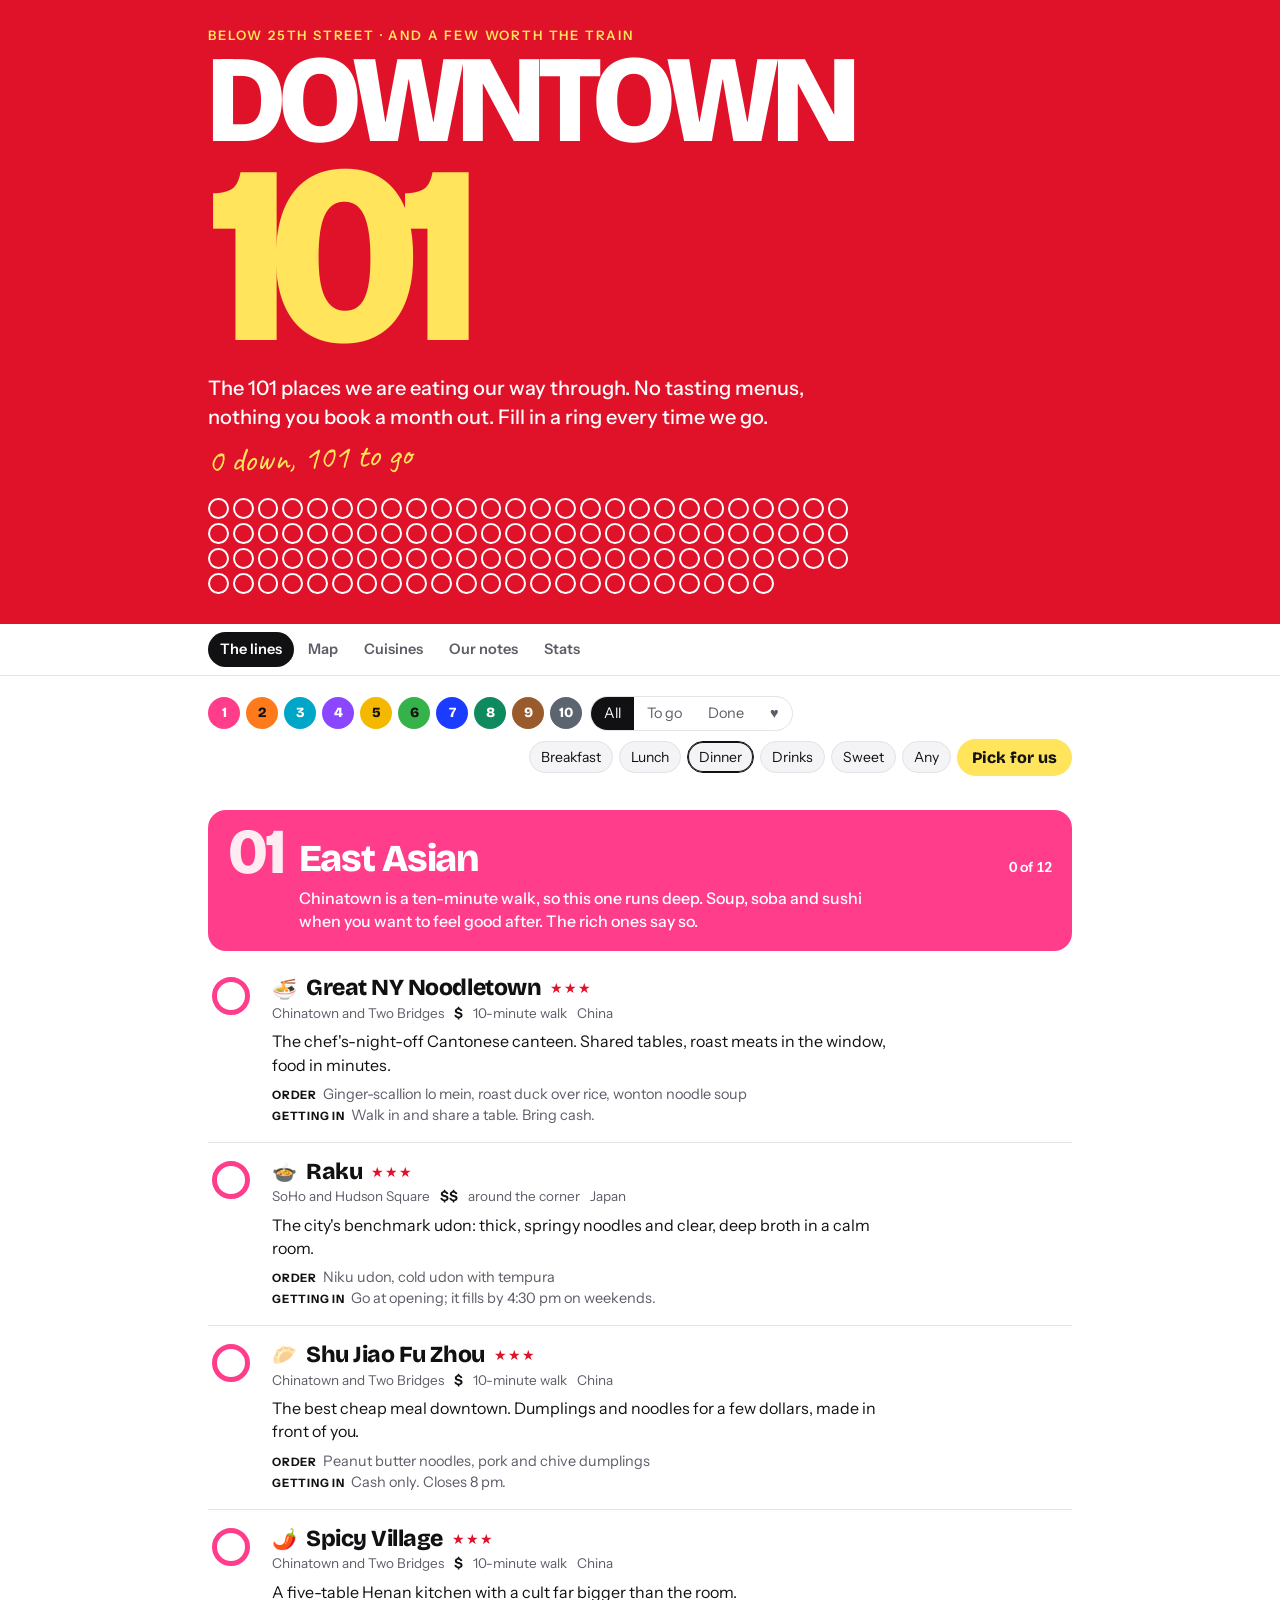
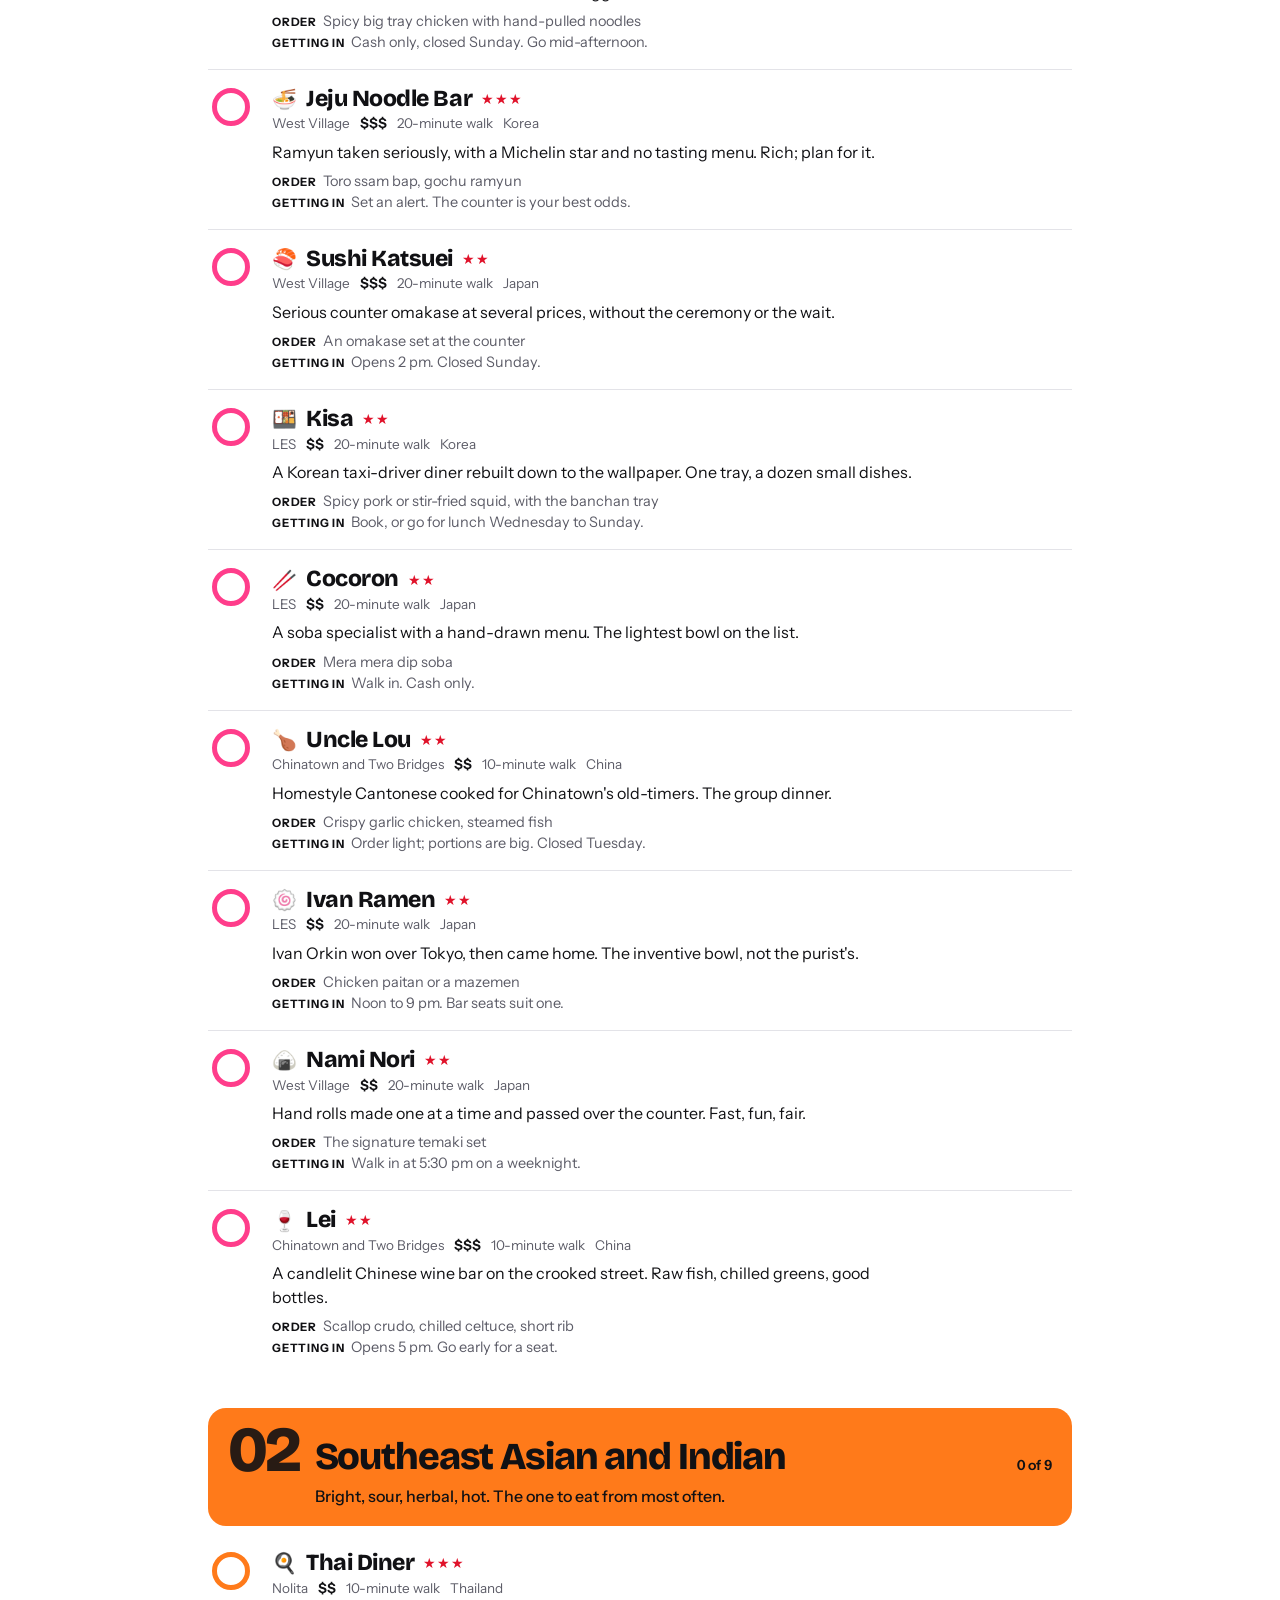
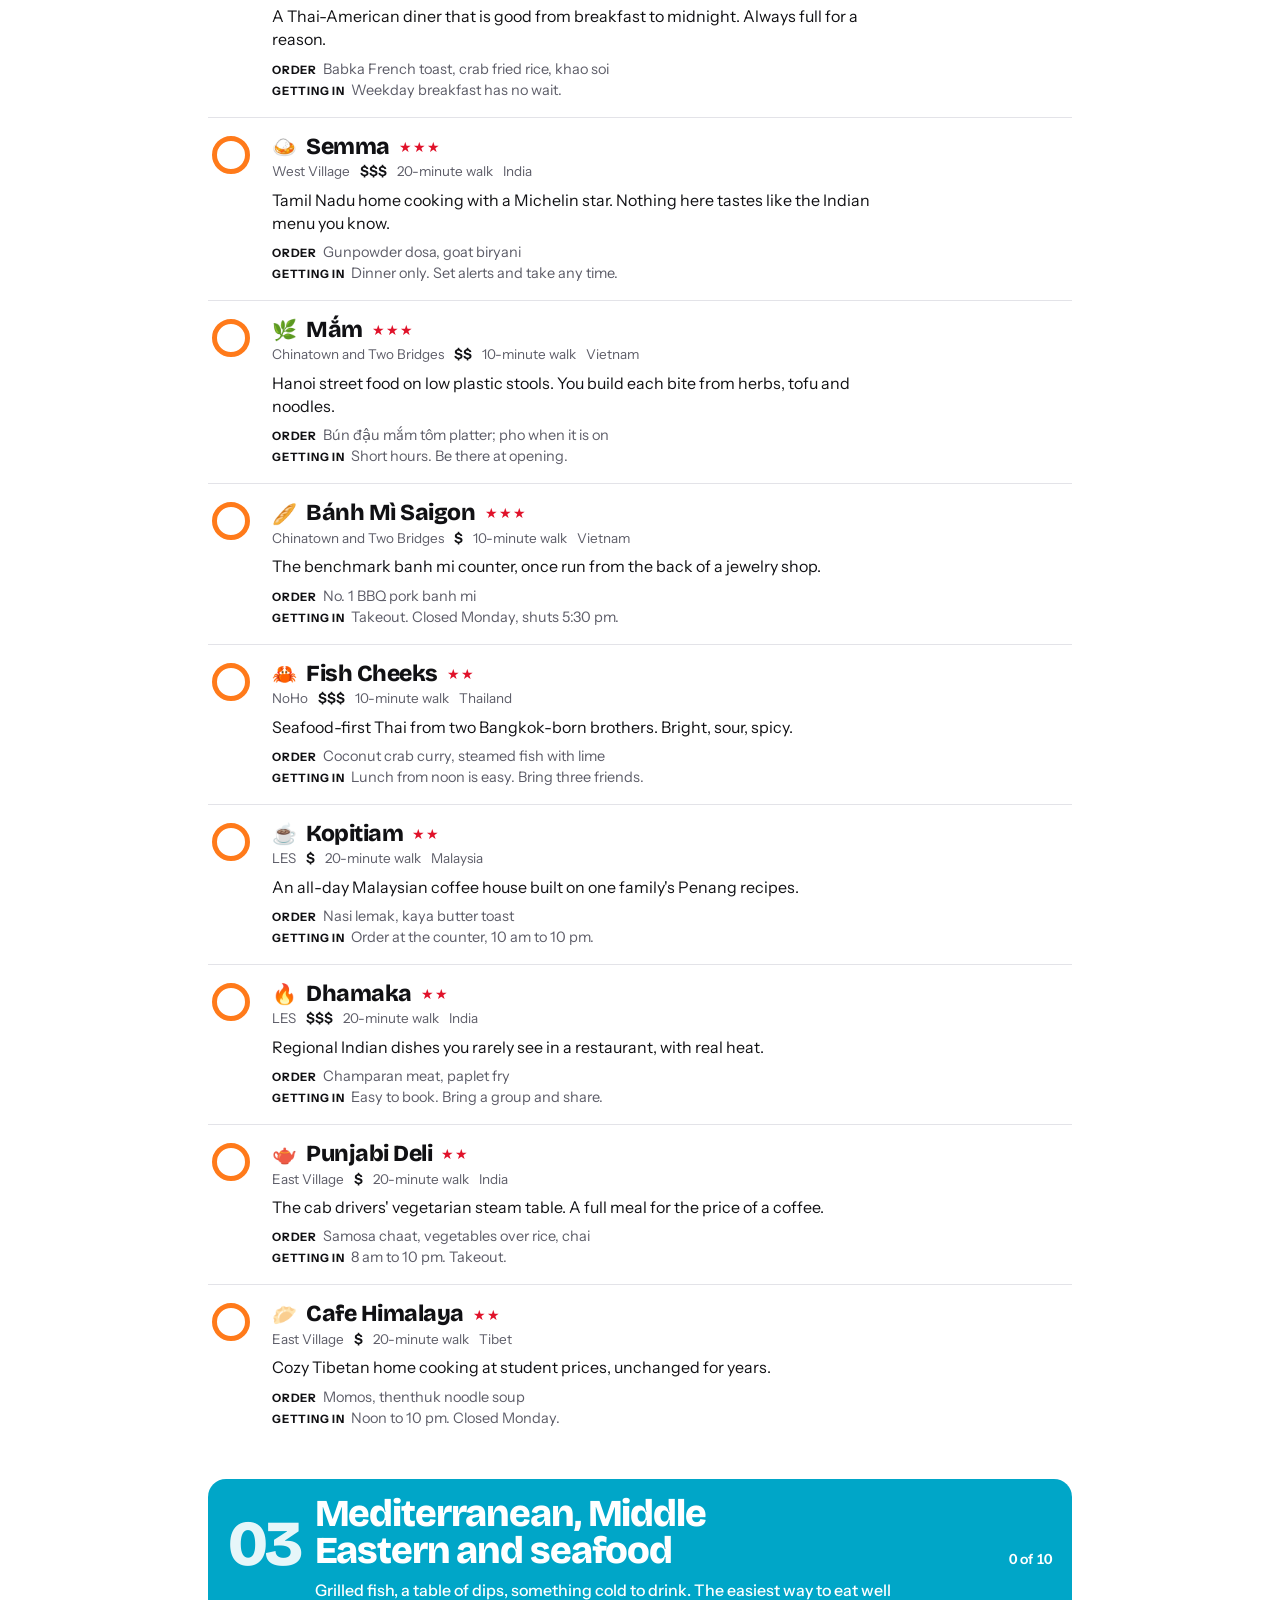
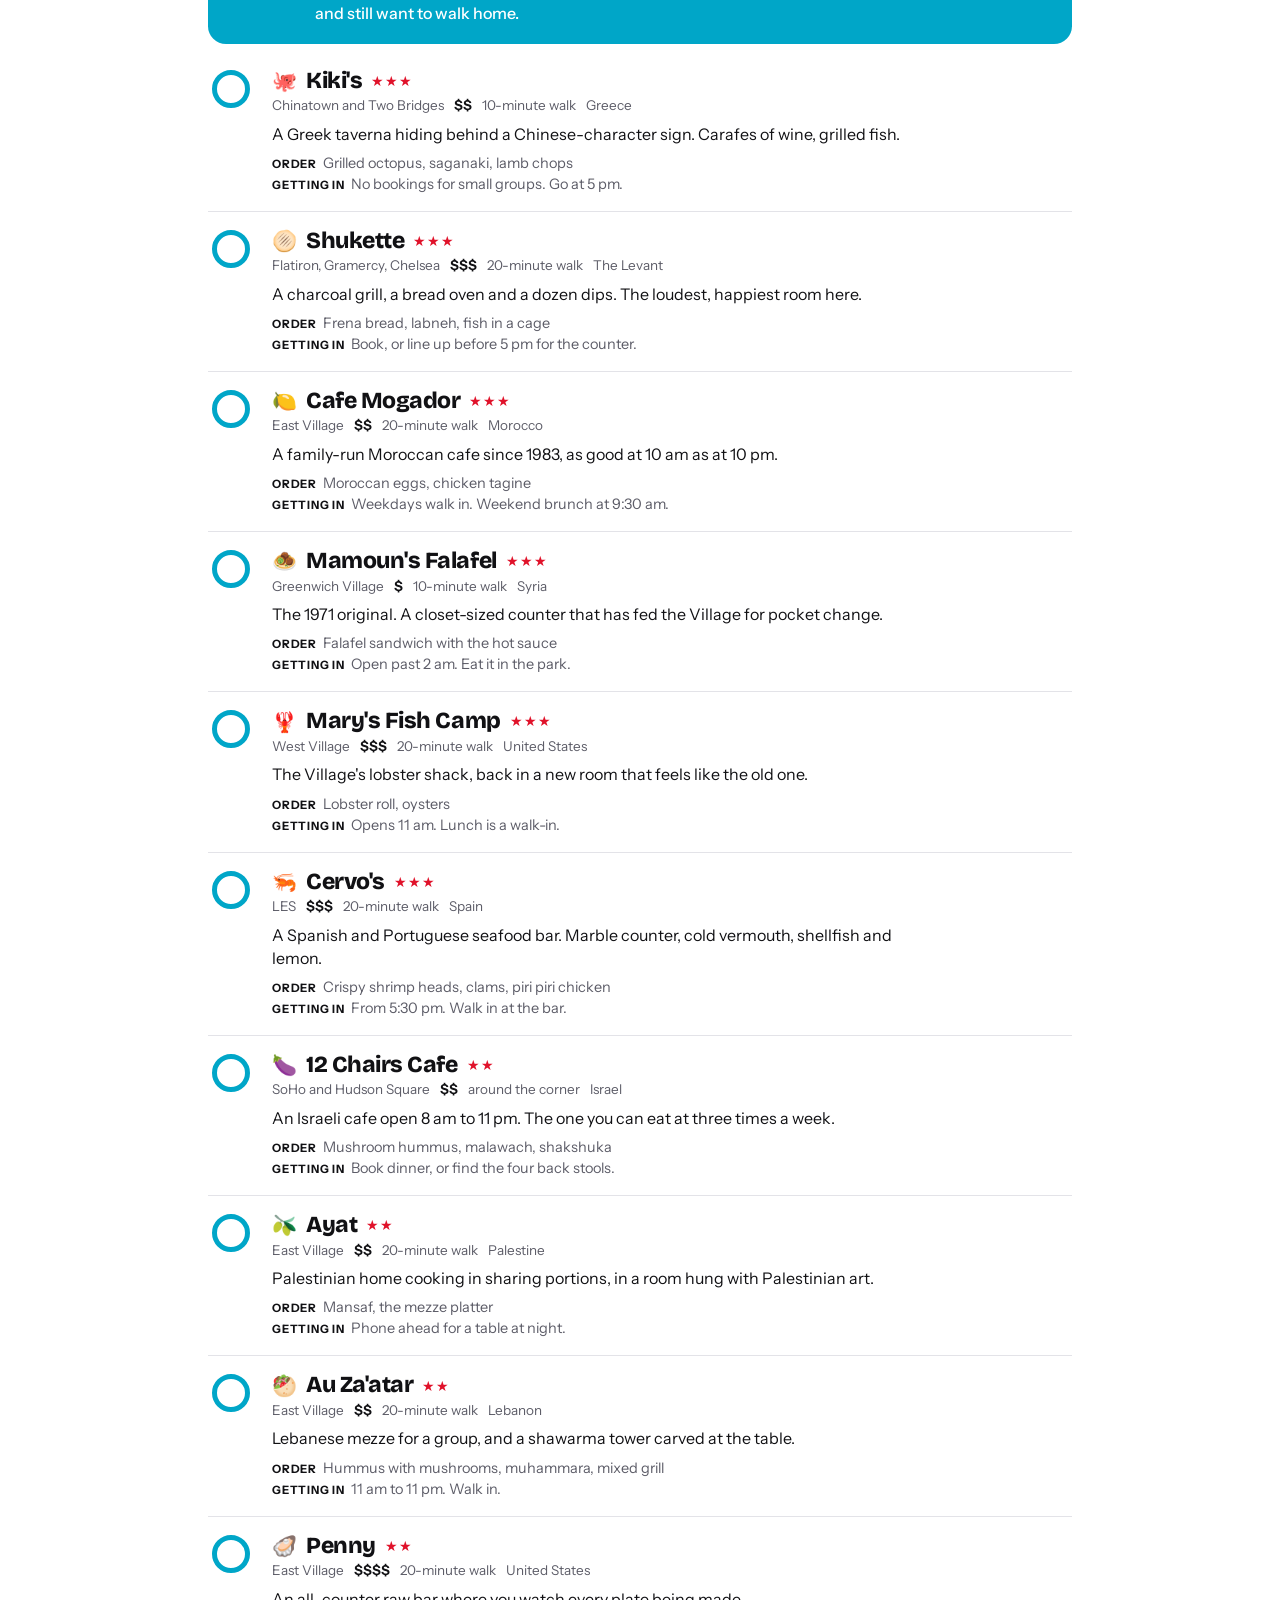
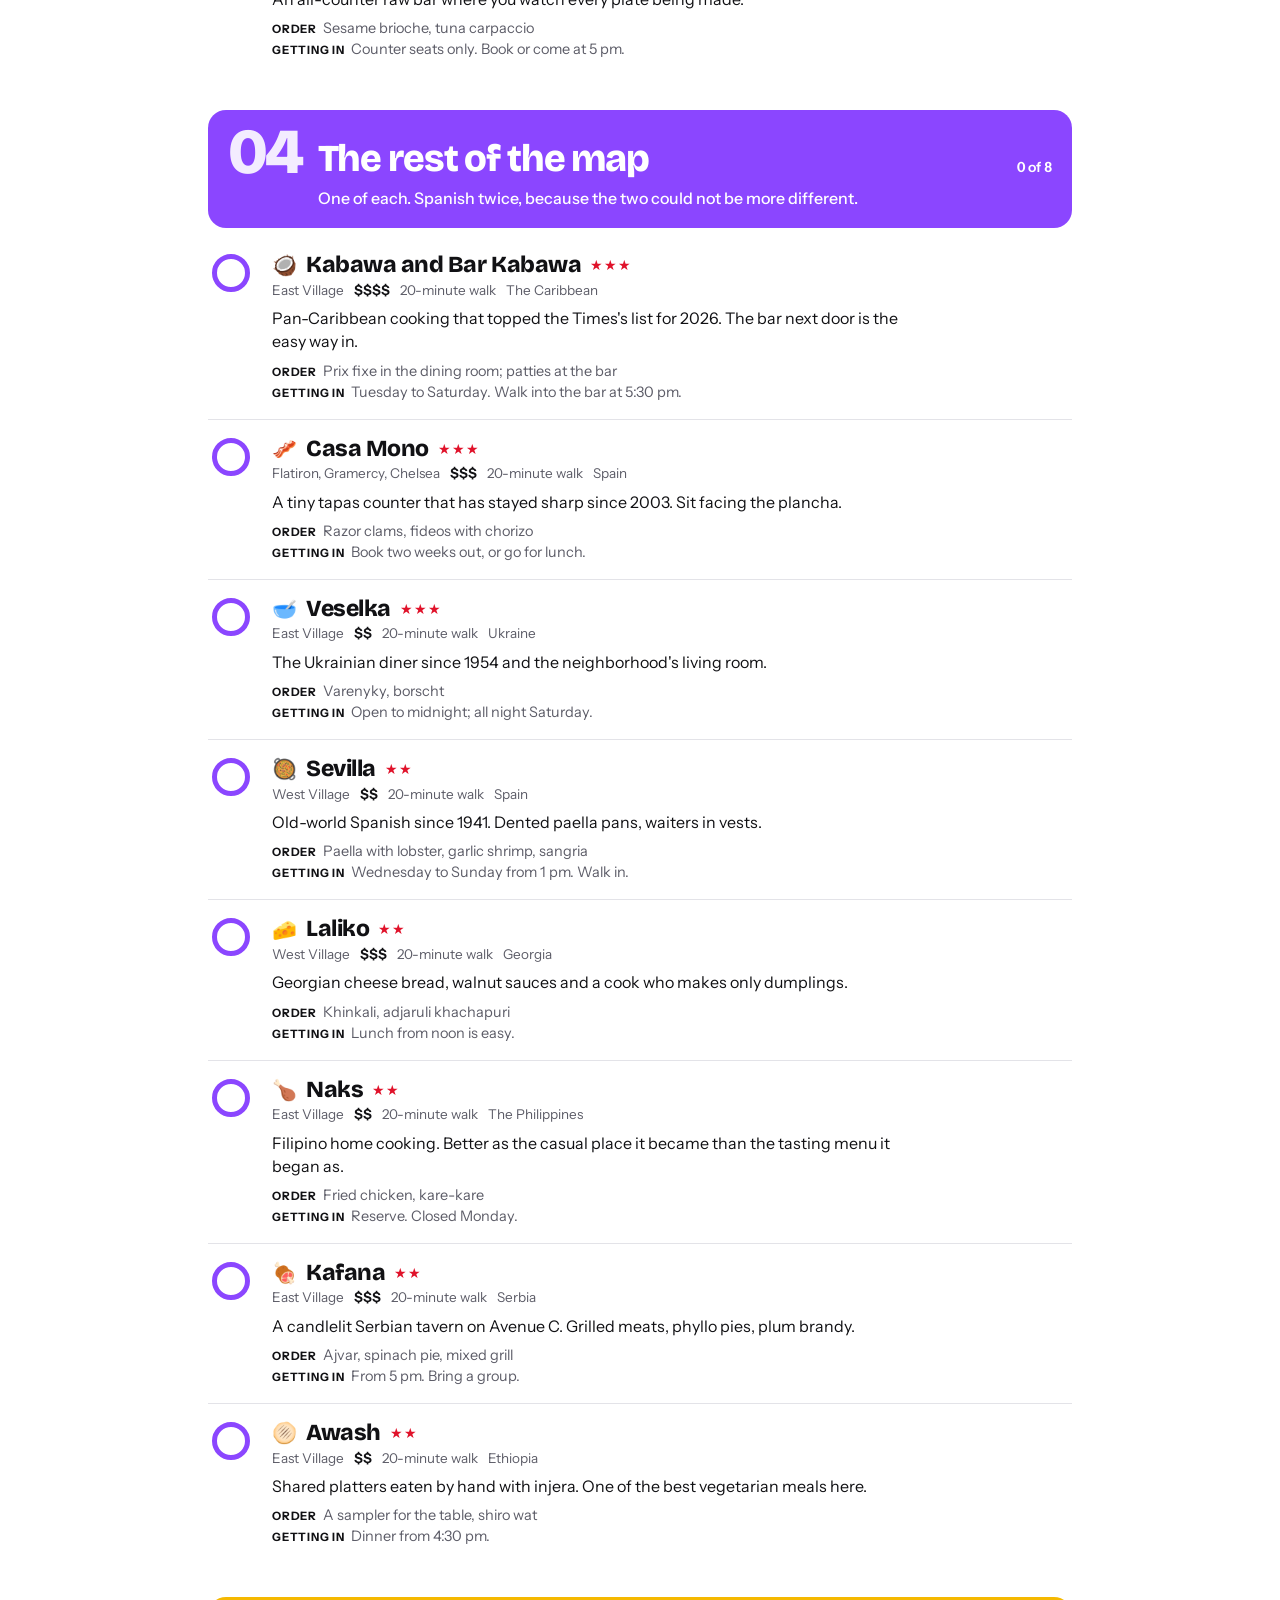
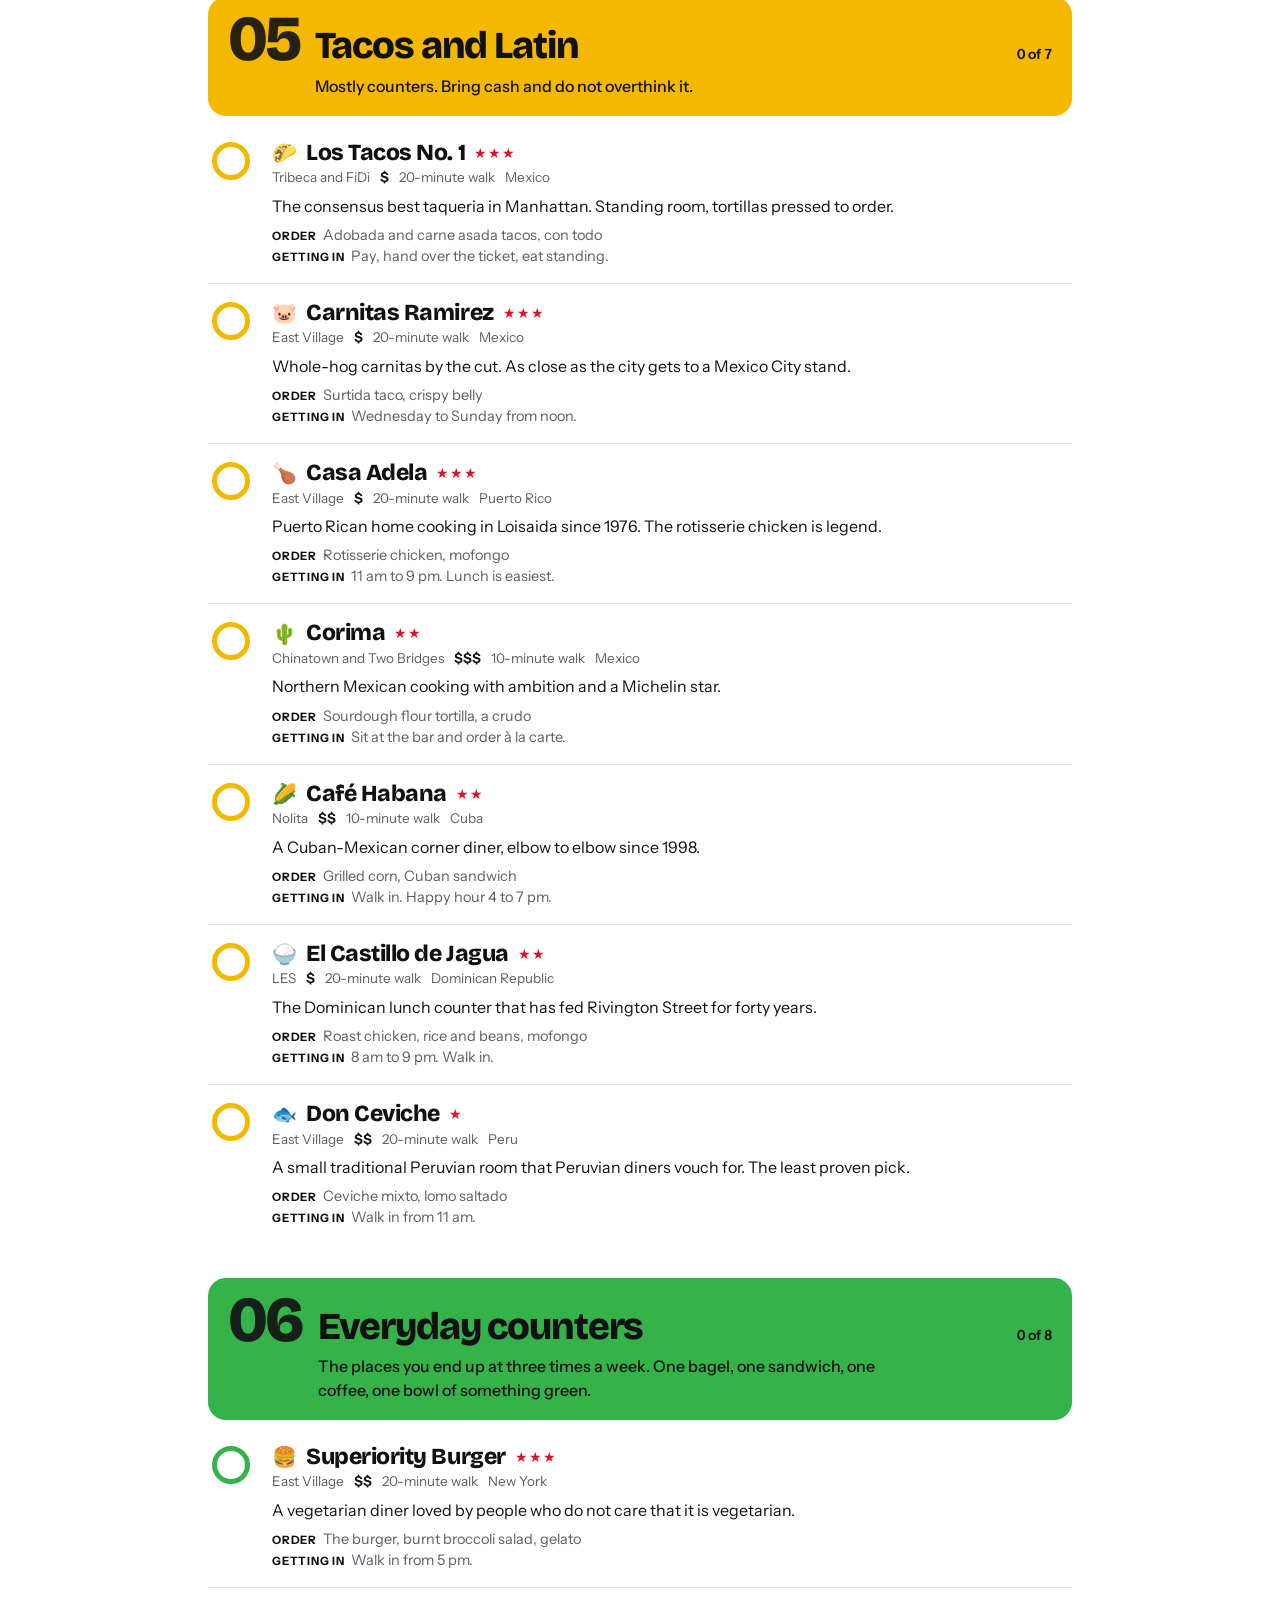
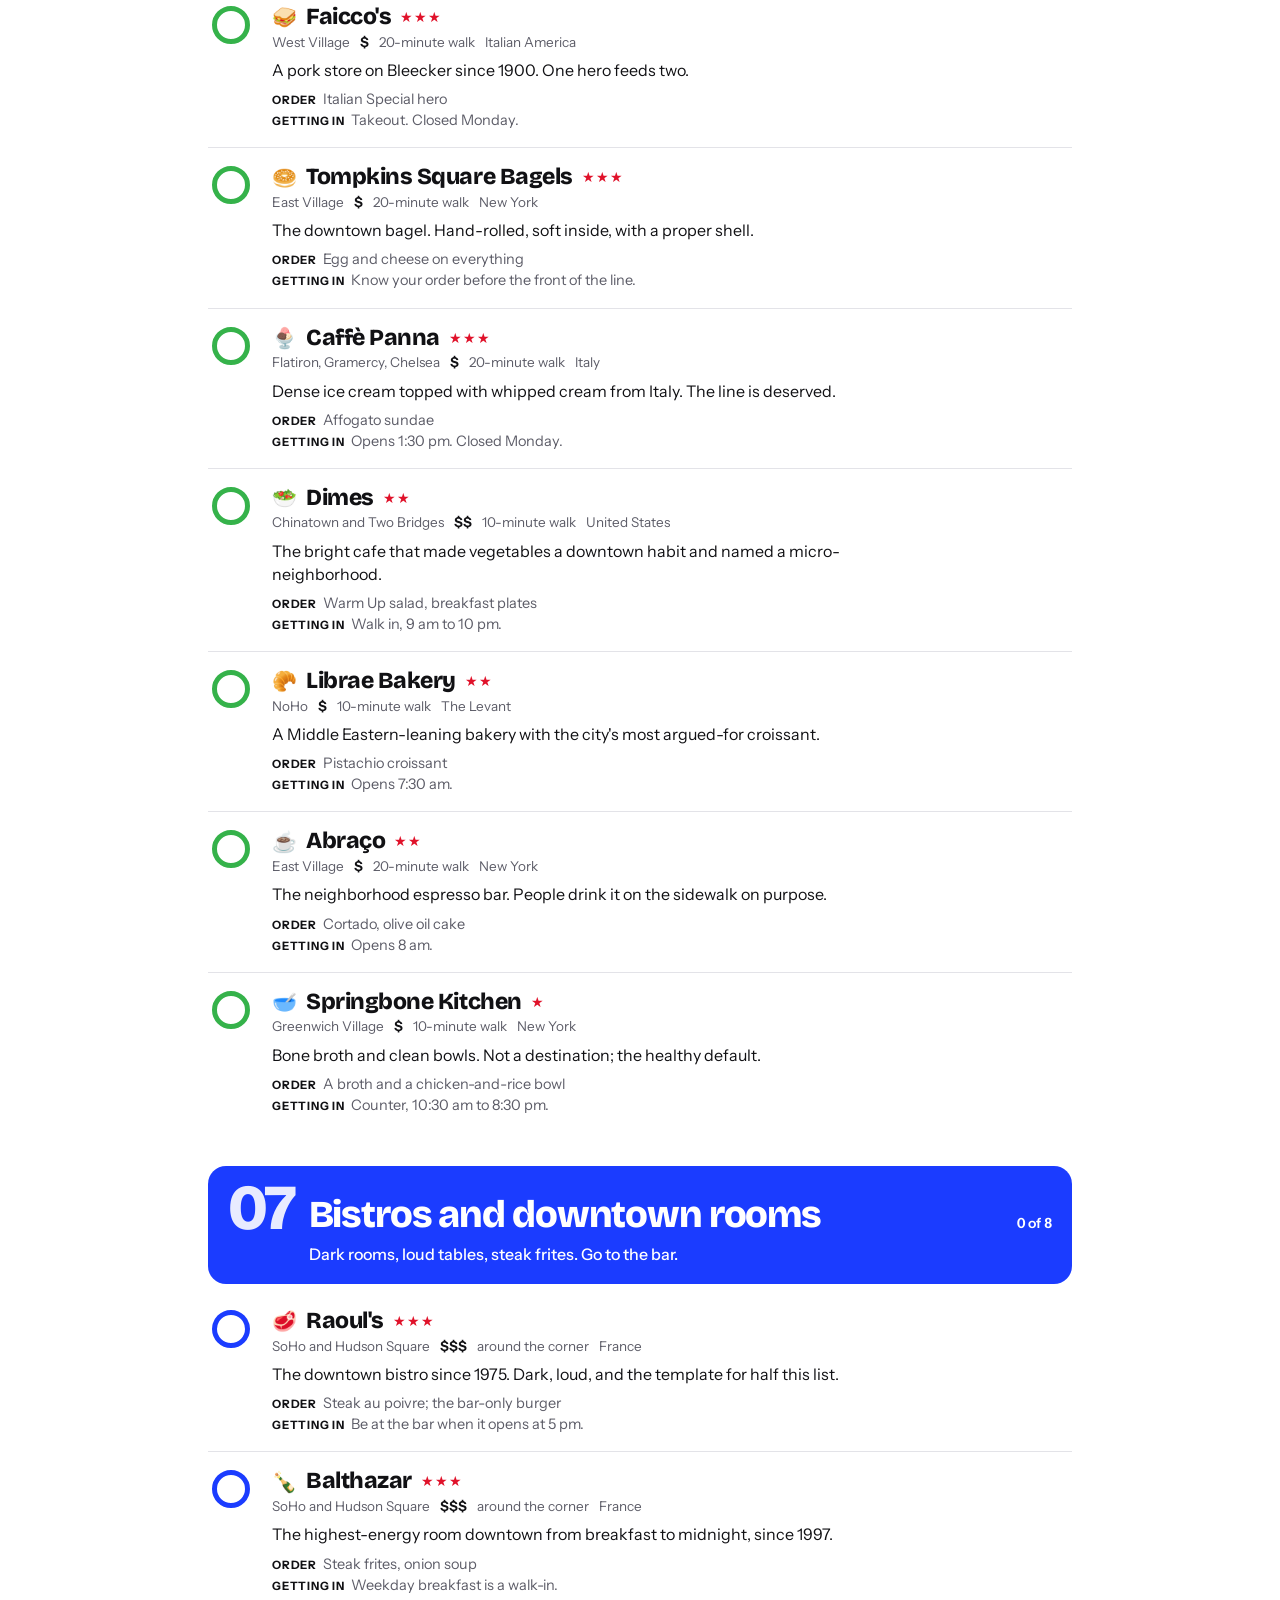
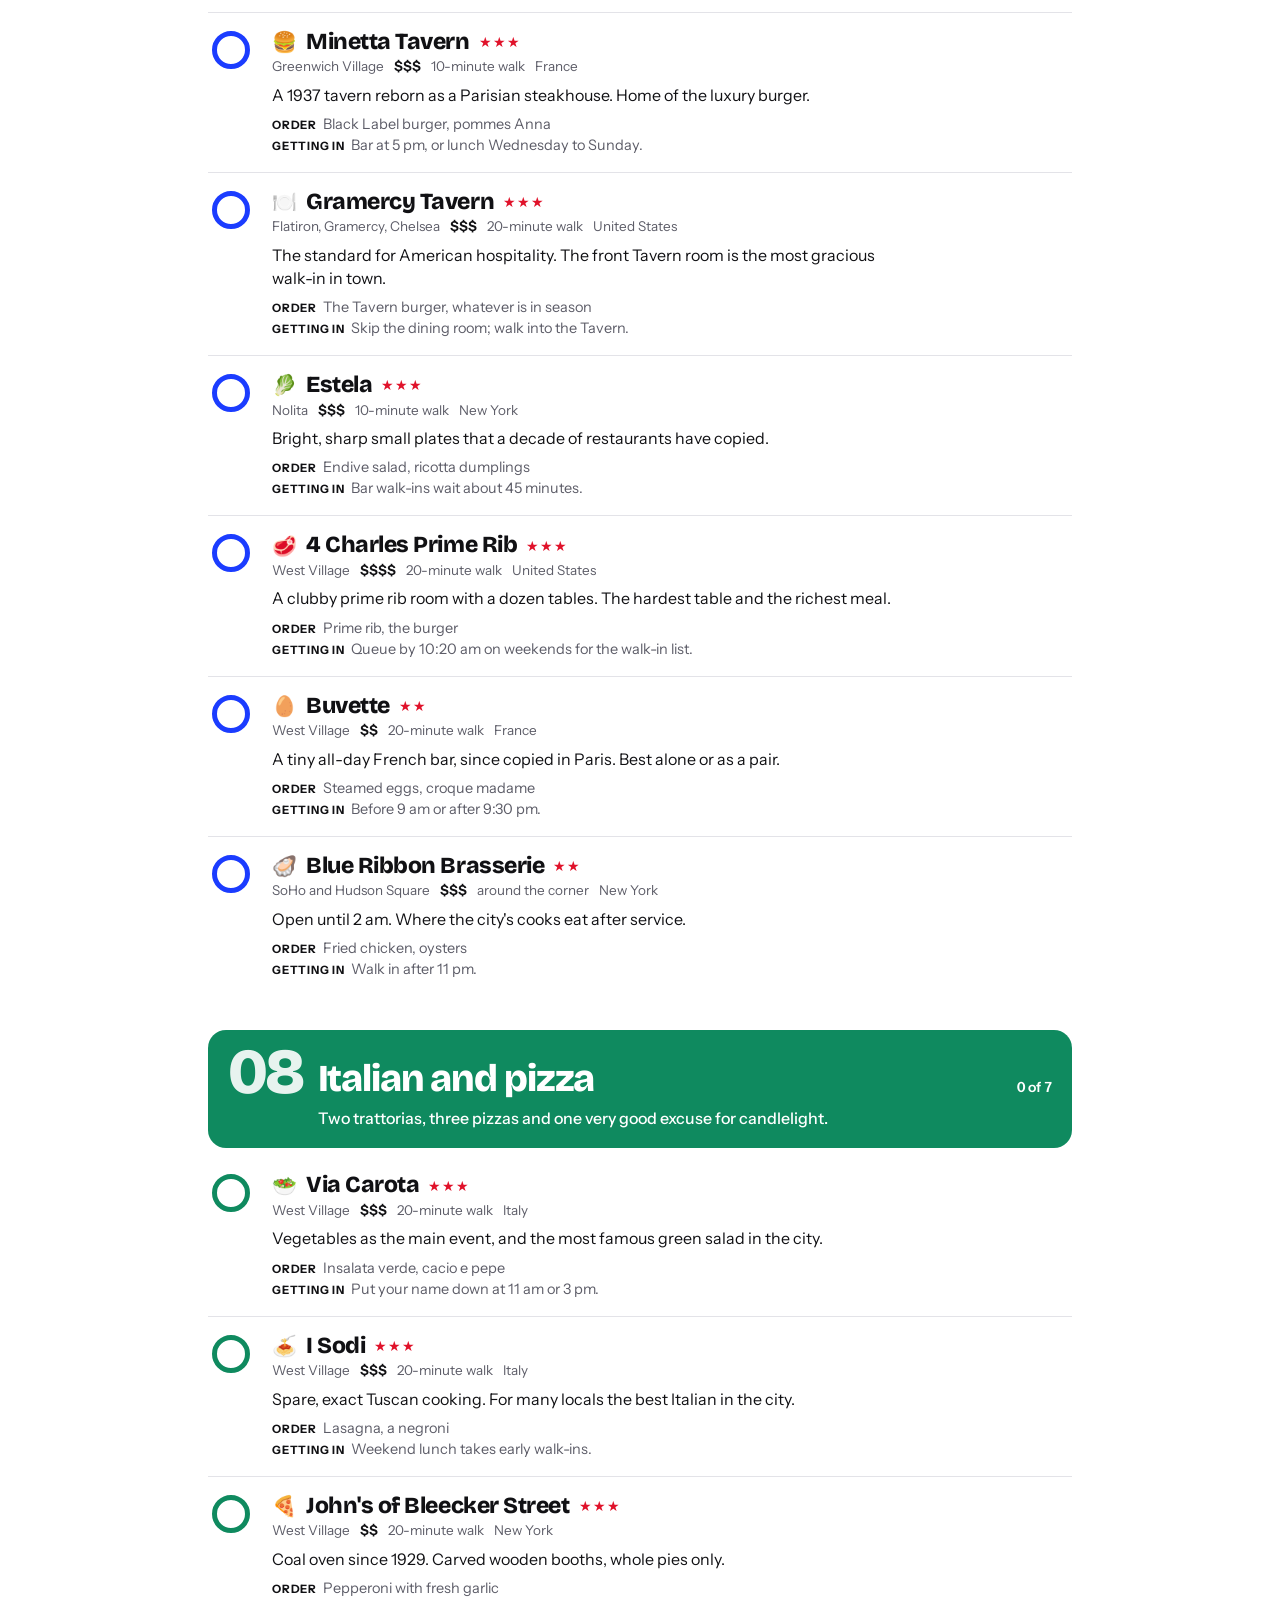
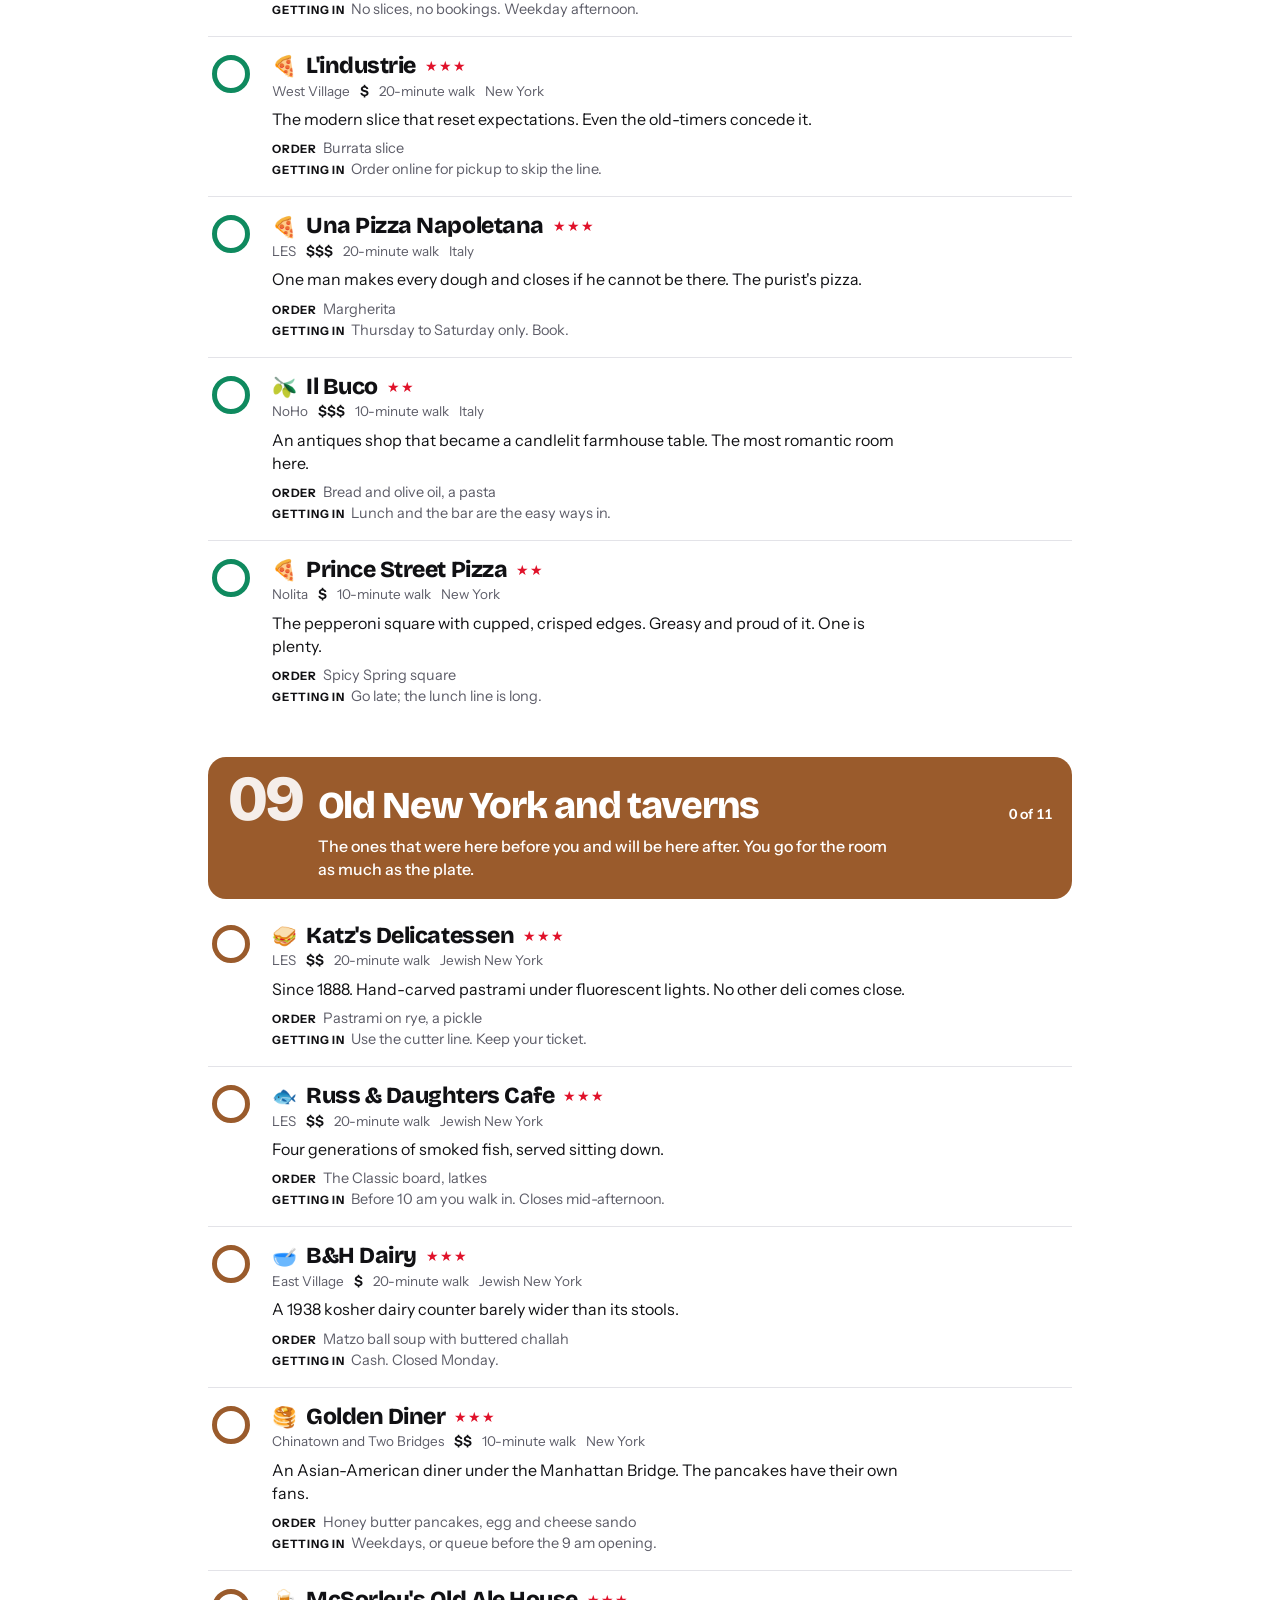
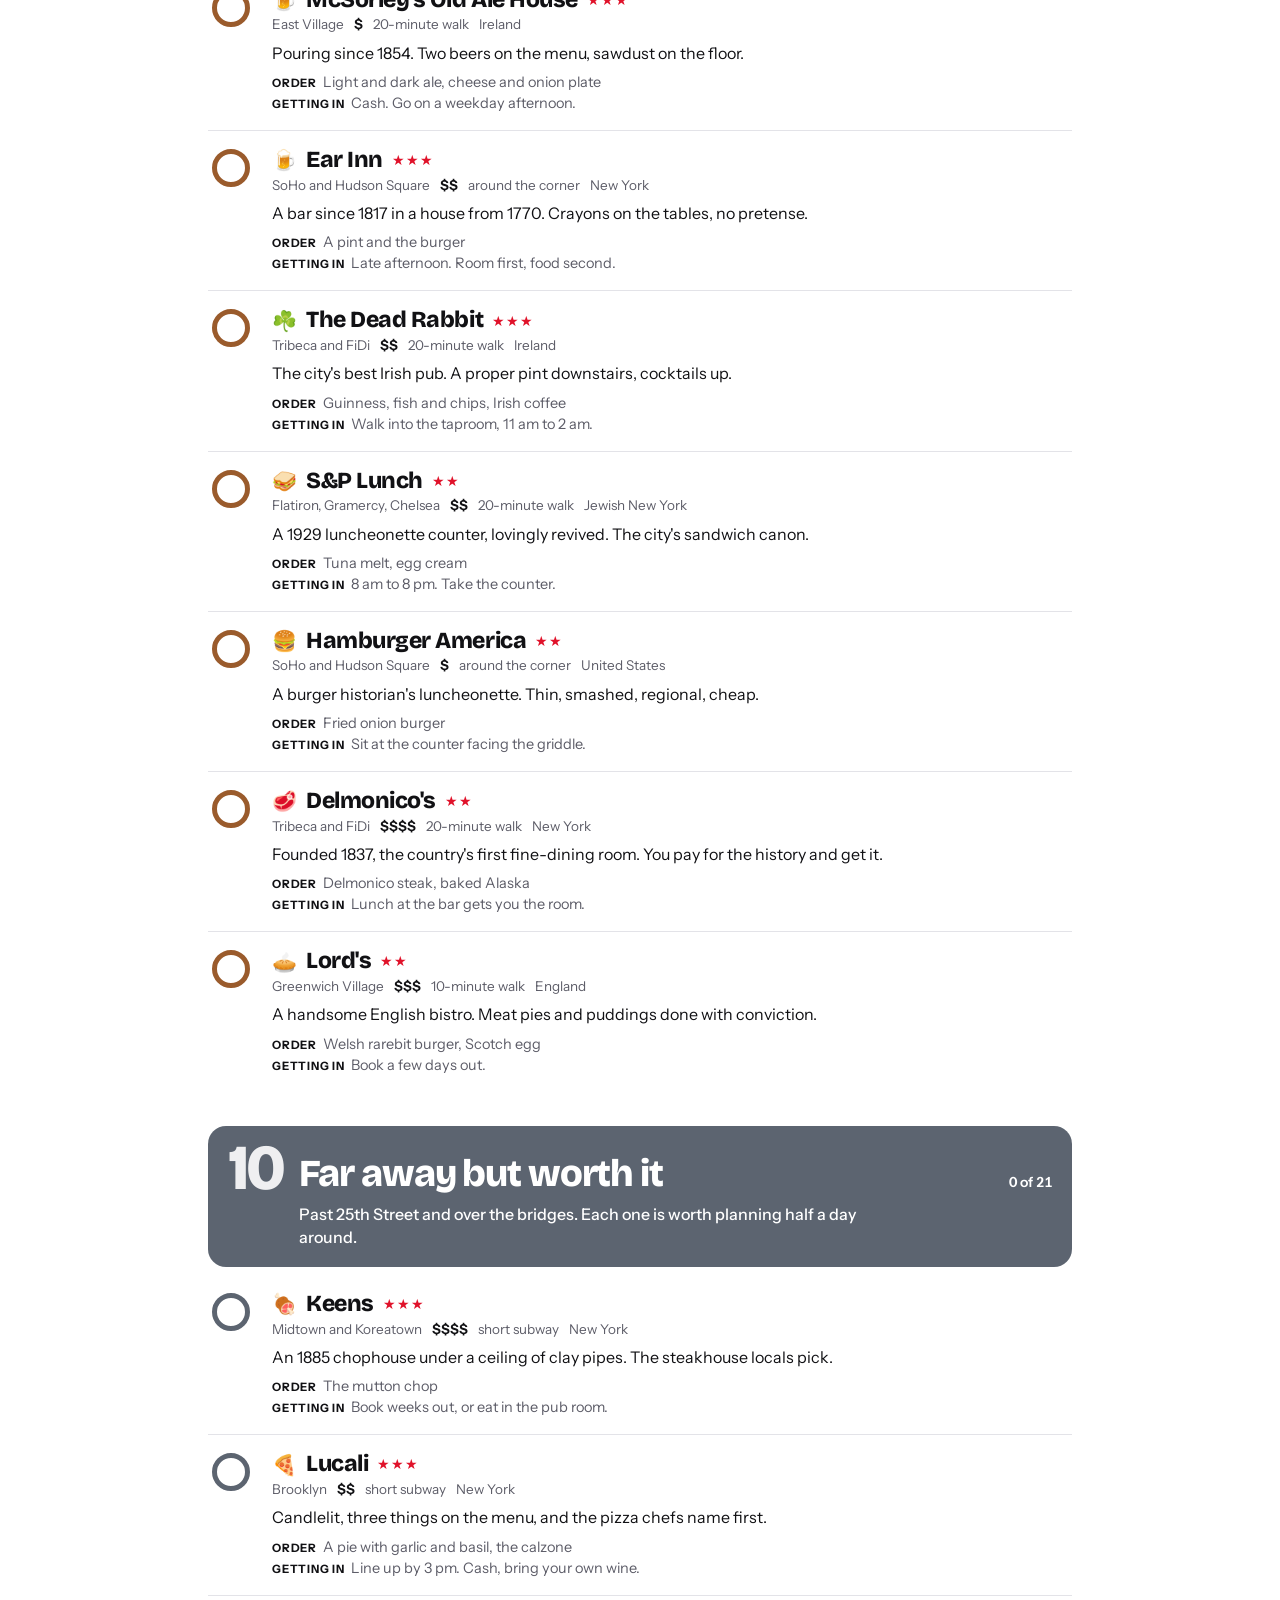
==== downtown-101/index.html @ a748281d "Add Downtown 101 A one-page checklist of 101 places to eat in downtown Manhattan, served at /downtow" ====
<!DOCTYPE html>
<html lang="en">
<head>
<meta charset="utf-8">
<meta name="viewport" content="width=device-width, initial-scale=1">
<title>Downtown 101</title>
<meta name="description" content="101 places to eat in downtown Manhattan, as a checklist to work through. No tasting menus, nothing you book a month out.">
<link rel="canonical" href="https://xlt.pw/downtown-101/">
<meta property="og:title" content="Downtown 101">
<meta property="og:description" content="101 places to eat in downtown Manhattan, as a checklist to work through.">
<meta property="og:type" content="website">
<meta property="og:url" content="https://xlt.pw/downtown-101/">
<meta property="og:image" content="https://xlt.pw/downtown-101/og.png">
<meta name="twitter:card" content="summary_large_image">
<link rel="icon" href="data:,">
<link rel="preconnect" href="https://fonts.googleapis.com">
<link rel="preconnect" href="https://fonts.gstatic.com" crossorigin>
<link href="https://fonts.googleapis.com/css2?family=Bricolage+Grotesque:opsz,wght@12..96,500;12..96,800&family=Caveat:wght@600&family=Instrument+Sans:wght@400;500;600&display=swap" rel="stylesheet">
<style>
/* Layout idea: a subway system you eat through. Black sign bands, ten colored lines, every restaurant a station you fill in. Handwriting for what the two of you thought. */
:root{
  --paper:#f6f5f1; --card:#ffffff; --ink:#131316; --soft:#62626c; --line:#dddbd4;
  --sign:#131316; --yellow:#fccc0a;
  --sans:"Helvetica Neue",Helvetica,Arial,"Nimbus Sans",sans-serif;
  --hand:"Caveat","Bradley Hand","Segoe Print",cursive;
}
@media (prefers-color-scheme: dark){
  :root:not([data-theme="light"]){--paper:#0e0e11;--card:#19191e;--ink:#f3f2ee;--soft:#a3a3ad;--line:#2d2d34;--sign:#000;color-scheme:dark}
}
:root[data-theme="dark"]{--paper:#0e0e11;--card:#19191e;--ink:#f3f2ee;--soft:#a3a3ad;--line:#2d2d34;--sign:#000;color-scheme:dark}
*{box-sizing:border-box}
html{scroll-behavior:smooth;scroll-padding-top:70px}
@media (prefers-reduced-motion: reduce){html{scroll-behavior:auto}*{transition:none!important}}
body{margin:0;background:var(--paper);color:var(--ink);font-family:var(--sans);font-size:16px;line-height:1.45}
button,input{font:inherit;color:inherit}
button{cursor:pointer}
:focus-visible{outline:3px solid var(--yellow);outline-offset:2px}
.wrap{max-width:900px;margin:0 auto;padding:0 18px}
h1,h2,h3{margin:0;font-weight:700;letter-spacing:-.02em}
.b{display:inline-grid;place-items:center;flex:none;width:1.7em;height:1.7em;border-radius:50%;background:var(--c);color:var(--t,#fff);font-weight:700;font-size:.82em;line-height:1;font-style:normal}
.b.x{border-radius:3px;transform:rotate(45deg) scale(.8)}
.b.x i{transform:rotate(-45deg);font-style:normal}

/* sign */
.sign{background:var(--sign);color:#fff;border-top:5px solid #fff;box-shadow:inset 0 6px 0 var(--sign);padding:26px 0 0}
.sign h1{font-size:clamp(50px,13.5vw,132px);line-height:.86;letter-spacing:-.055em}
.sign h1 span{color:var(--yellow)}
.sign .say{font-size:clamp(16px,2.3vw,20px);color:#d6d6dc;max-width:31em;margin:14px 0 0}
.tally{font-family:var(--hand);font-size:34px;line-height:1;color:var(--yellow);margin-top:12px;transform:rotate(-2deg);transform-origin:left}
.stripes{display:flex;height:34px;margin-top:22px;gap:0}
.stripes a{flex:var(--n);background:var(--c);color:var(--t);display:grid;place-items:center;font-weight:700;font-size:15px;text-decoration:none;position:relative;overflow:hidden}
.stripes a::after{content:"";position:absolute;left:0;top:0;bottom:0;width:var(--p);background:rgba(0,0,0,.28)}
.stripes a i{position:relative;z-index:1;font-style:normal}
.tabs{position:sticky;top:0;z-index:20;background:var(--sign);border-top:1px solid #33333a}
.tabs .wrap{display:flex;gap:2px;overflow-x:auto;scrollbar-width:none;padding-top:8px;padding-bottom:8px}
.tabs .wrap::-webkit-scrollbar{display:none}
.tab{flex:none;background:none;border:0;color:#b7b7c0;padding:7px 12px;border-radius:6px;font-weight:700;font-size:14.5px;text-decoration:none;white-space:nowrap}
.tab[aria-current="page"]{background:#fff;color:#131316}

/* list controls */
.ctl{display:flex;flex-wrap:wrap;gap:8px;align-items:center;margin:20px 0 0}
.seg{display:flex;border:1px solid var(--line);border-radius:999px;overflow:hidden;background:var(--card)}
.seg button{background:none;border:0;padding:6px 13px;font-size:14.5px;color:var(--soft)}
.seg button[aria-pressed="true"]{background:var(--ink);color:var(--paper)}
.meals{display:flex;flex-wrap:wrap;gap:6px;margin-left:auto;align-items:center}
.meal{background:var(--card);border:1px solid var(--line);border-radius:999px;padding:5px 11px;font-size:14px}
.meal[aria-pressed="true"]{border-color:var(--ink);box-shadow:inset 0 0 0 1px var(--ink)}
.go{background:var(--yellow);color:#131316;border:0;border-radius:999px;padding:7px 15px;font-weight:700}
.pick{display:none;margin-top:14px;background:var(--sign);color:#fff;border-radius:12px;padding:16px 18px}
.pick.show{display:block}
.pick small{font-size:12px;font-weight:700;letter-spacing:.1em;text-transform:uppercase;color:var(--yellow)}
.pick h3{font-size:30px;line-height:1.05;margin:6px 0;display:flex;gap:10px;align-items:center;flex-wrap:wrap}
.pick p{margin:0 0 12px;color:#d6d6dc;max-width:36em}
.pick button{background:#fff;color:#131316;border:0;border-radius:8px;padding:7px 13px;font-weight:700;margin-right:6px}
.pick button.q{background:none;color:#fff;border:1px solid #6a6a72}

/* a line */
.ln{margin-top:34px}
.ln > header{background:var(--sign);color:#fff;border-radius:10px;padding:12px 16px;display:flex;align-items:center;gap:12px;border-bottom:6px solid var(--c)}
.ln > header .b{font-size:19px}
.ln h2{font-size:clamp(19px,3.4vw,26px);line-height:1.1;flex:1}
.ln .ct{font-size:13.5px;color:#b7b7c0;white-space:nowrap;font-variant-numeric:tabular-nums}
.ln .intro{margin:10px 0 0 4px;max-width:38em;color:var(--soft)}
.track{list-style:none;margin:8px 0 0;padding:0;position:relative}
.track::before{content:"";position:absolute;left:20px;top:26px;bottom:26px;width:8px;border-radius:4px;background:var(--c)}
.track.plain::before{display:none}
.st{position:relative;display:grid;grid-template-columns:48px 1fr;gap:0 12px;padding:15px 0;border-bottom:1px solid var(--line)}
.st:last-child{border-bottom:0}
.ring{position:relative;z-index:1;width:36px;height:36px;margin:1px 0 0 6px;border-radius:50%;border:6px solid var(--c);background:var(--paper);padding:0;display:grid;place-items:center;color:var(--t,#fff);font-weight:700;font-size:16px}
.st.done .ring{background:var(--c)}
.st.hit{background:var(--card);box-shadow:0 0 0 3px var(--yellow);border-radius:8px}
.ti{display:flex;flex-wrap:wrap;align-items:center;gap:5px 9px}
.ti h3{font-size:22px;line-height:1.15}
.st.done h3{text-decoration:line-through;text-decoration-thickness:2px;text-decoration-color:var(--c)}
.emo{font-size:20px;line-height:1}
.stars{color:#c48f00;font-size:14px;letter-spacing:1px;white-space:nowrap}
.meta{font-size:13.5px;color:var(--soft);margin-top:2px;display:flex;flex-wrap:wrap;gap:2px 10px;align-items:center}
.meta b{color:var(--ink)}
.st p{margin:7px 0 0;max-width:40em}
.how{font-size:14.5px;color:var(--soft)}
.how span{display:block}
.how em{font-style:normal;font-weight:700;font-size:11.5px;letter-spacing:.07em;text-transform:uppercase;color:var(--ink);margin-right:6px}
.memo{margin-top:8px;display:flex;flex-wrap:wrap;align-items:center;gap:6px 12px;font-family:var(--hand);font-size:25px;line-height:1.1;color:#d0261f}
.memo input{flex:1 1 200px;min-width:0;background:none;border:0;border-bottom:2px dashed var(--line);font-family:var(--hand);font-size:25px;color:#d0261f;padding:0 2px}
.memo input::placeholder{color:var(--soft)}
.heart{background:none;border:0;padding:0 2px;font-size:24px;line-height:1;color:var(--soft)}
.heart[aria-pressed="true"]{color:#d0261f}
.empty{padding:50px 0;color:var(--soft);font-size:17px}
.empty b{display:block;color:var(--ink);font-size:28px;letter-spacing:-.02em}

/* pages */
.ph{margin:28px 0 4px}
.ph h2{font-size:clamp(30px,6vw,52px);letter-spacing:-.04em;line-height:1}
.ph p{color:var(--soft);max-width:36em;margin:8px 0 0}
.mapbox{background:var(--card);border:1px solid var(--line);border-radius:14px;margin-top:16px;padding:6px}
.mapbox svg{display:block;width:100%;height:auto;max-height:78vh}
.mapbox text{font-family:var(--sans);font-weight:700;fill:var(--ink)}
.mapbox .cnt{font-weight:400;fill:var(--soft)}
.mapbox text{paint-order:stroke;stroke:var(--card);stroke-width:3.5px;stroke-linejoin:round}
.mapbox .num{stroke:none}
.mapbox .stn{cursor:pointer}
.mapbox .stn circle{fill:var(--card);stroke:var(--ink);stroke-width:3}
.mapbox .stn.sel circle{fill:var(--yellow)}
.band{margin-top:22px}
.band > h3{font-size:13px;letter-spacing:.08em;text-transform:uppercase;border-bottom:2px solid var(--ink);padding-bottom:6px;display:flex;justify-content:space-between}
.band > h3 span{color:var(--soft);font-weight:400;letter-spacing:0;text-transform:none}
.regions{display:grid;gap:14px;margin-top:18px}
.reg{background:var(--card);border:1px solid var(--line);border-radius:12px;padding:12px 14px}
.reg h3{font-size:13px;letter-spacing:.08em;text-transform:uppercase;display:flex;justify-content:space-between;margin-bottom:10px}
.reg h3 span{color:var(--soft);font-weight:400;letter-spacing:0;text-transform:none}
.flags{display:flex;flex-wrap:wrap;gap:6px}
.cty{border:2px solid var(--line);background:none;border-radius:999px;padding:5px 12px;font-size:15px}
.cty b{font-weight:400;color:var(--soft);margin-left:4px}
.cty.on{border-color:var(--ink);background:var(--ink);color:var(--paper)}
.cty.on b{color:inherit;opacity:.7}
.cty.sel{box-shadow:0 0 0 3px var(--yellow)}
.entry{display:grid;grid-template-columns:auto 1fr;gap:4px 14px;padding:16px 0;border-bottom:1px solid var(--line);align-items:baseline}
.entry .when{font-size:13px;color:var(--soft);white-space:nowrap;font-variant-numeric:tabular-nums}
.entry h3{font-size:21px;display:flex;gap:8px;align-items:center;flex-wrap:wrap}
.entry .note{grid-column:2;font-family:var(--hand);font-size:27px;line-height:1.15;color:#d0261f}
.entry .none{grid-column:2;color:var(--soft);font-size:14.5px}
.big{display:grid;grid-template-columns:repeat(auto-fit,minmax(150px,1fr));gap:10px;margin-top:18px}
.big div{background:var(--sign);color:#fff;border-radius:12px;padding:14px 16px}
.big b{display:block;font-size:44px;line-height:1;letter-spacing:-.04em;font-variant-numeric:tabular-nums}
.big span{font-size:13px;color:#b7b7c0}
.bars{display:grid;gap:8px;margin-top:14px}
.barrow{display:grid;grid-template-columns:2em minmax(90px,13em) 1fr 3.2em;gap:10px;align-items:center;font-size:14.5px}
.barrow .t{height:14px;border-radius:7px;background:var(--line);overflow:hidden}
.barrow .t i{display:block;height:100%;background:var(--c);border-radius:7px}
.barrow .n{text-align:right;color:var(--soft);font-variant-numeric:tabular-nums}
@media (max-width:520px){.barrow{grid-template-columns:2em 1fr 3.2em}.barrow .t{grid-column:1 / -1;order:9}}
.facts{margin:18px 0 0;padding:0;list-style:none;display:grid;gap:8px}
.facts li{background:var(--card);border:1px solid var(--line);border-radius:10px;padding:10px 14px}
footer{margin-top:60px;background:var(--sign);color:#c9c9d2;padding:28px 0 60px;font-size:14.5px}
footer .cols{display:grid;grid-template-columns:repeat(auto-fit,minmax(230px,1fr));gap:24px}
footer h4{margin:0 0 8px;color:#fff;font-size:12.5px;letter-spacing:.1em;text-transform:uppercase}
footer p{margin:0 0 8px}
footer a,footer button{color:#fff;background:none;border:0;padding:0;text-decoration:underline;text-underline-offset:3px}
#copyout{display:none;width:100%;height:150px;margin-top:8px;background:#fff;color:#131316;border:0;border-radius:8px;padding:8px;font-size:12px}

/* ---- poster look ---- */
:root{--red:#e0122a;--butter:#ffe45c;--paper:#ffffff;--card:#f4f4f6;--ink:#111114;--soft:#5d5d68;--line:#e3e3e8;--sign:#111114;--yellow:#ffe45c;
  --display:"Bricolage Grotesque","Arial Black","Helvetica Neue",Arial,sans-serif;--sans:"Instrument Sans","Helvetica Neue",Helvetica,Arial,sans-serif}
@media (prefers-color-scheme: dark){:root:not([data-theme="light"]){--paper:#121215;--card:#1b1b20;--ink:#f4f4f6;--soft:#a5a5b0;--line:#2c2c33;--sign:#000}}
:root[data-theme="dark"]{--paper:#121215;--card:#1b1b20;--ink:#f4f4f6;--soft:#a5a5b0;--line:#2c2c33;--sign:#000}
h1,h2,h3{font-family:var(--display);font-weight:800}
.b,.b.x{border-radius:50%;transform:none;font-family:var(--display);font-weight:800}
.sign{background:var(--red);border-top:0;box-shadow:none;padding:26px 0 30px;overflow:hidden}
.kick{font-weight:600;font-size:13px;letter-spacing:.14em;text-transform:uppercase;color:var(--butter)}
.sign h1{font-size:clamp(44px,12.6vw,124px);line-height:.8;letter-spacing:-.05em;text-transform:uppercase;margin-top:6px}
.sign h1 b{display:block;font-size:2.05em;color:var(--butter);letter-spacing:-.07em;margin-top:.02em;font-weight:800}
.sign .say{color:#fff;font-weight:500;margin-top:16px}
.tally{color:var(--butter)}
.stripes{display:none}
.holes{display:grid;grid-template-columns:repeat(26,1fr);gap:4px;margin-top:20px;max-width:640px}
@media (max-width:560px){.holes{grid-template-columns:repeat(17,1fr)}}
.h{aspect-ratio:1;border-radius:50%;border:2px solid #fff;background:none;padding:0}
.h.on{background:var(--butter);border-color:var(--butter)}
.tabs{background:var(--paper);border-top:0;border-bottom:1px solid var(--line)}
.tab{color:var(--soft);border-radius:999px;font-family:var(--sans);font-weight:600}
.tab[aria-current="page"]{background:var(--ink);color:var(--paper)}
.jump{display:flex;gap:6px;flex-wrap:wrap}
.jump a{display:grid;place-items:center;width:32px;height:32px;border-radius:50%;background:var(--c);color:var(--t);font-family:var(--display);font-weight:800;font-size:14px;text-decoration:none}
.seg{background:none}
.go{background:var(--butter);font-family:var(--display);font-weight:800}
.ln > header{background:var(--c);color:var(--t);border-bottom:0;border-radius:18px;padding:16px 20px 18px;display:grid;grid-template-columns:auto 1fr auto;gap:4px 16px;align-items:end}
.ln > header .no{font-family:var(--display);font-weight:800;font-size:64px;line-height:.8;letter-spacing:-.05em;opacity:.9}
.ln h2{font-size:clamp(24px,4.6vw,38px);line-height:.98;letter-spacing:-.03em;text-wrap:balance}
.ln .ct{color:inherit;font-weight:600;font-size:14px}
.ln > header p{grid-column:2 / -1;margin:6px 0 0;max-width:36em;font-weight:500}
@media (max-width:520px){.ln > header{grid-template-columns:1fr auto}.ln > header .no{display:none}.ln > header p{grid-column:1 / -1}}
.track::before{display:none}
.st{padding:16px 4px}
.ring{width:38px;height:38px;border-width:5px;margin:2px 0 0 0;background:none;font-size:18px}
.ti h3{font-size:23px;letter-spacing:-.02em}
.stars{color:var(--red)}
.st.hit{box-shadow:0 0 0 3px var(--butter)}
.memo,.memo input,.entry .note{color:var(--red)}
.heart[aria-pressed="true"]{color:var(--red)}
.ph h2{font-size:clamp(34px,7vw,64px);letter-spacing:-.045em;line-height:.95}
.mapbox{background:var(--paper)}
.mapbox text{stroke:var(--paper)}
.mapbox .stn circle{fill:var(--paper)}
.mapbox .stn.sel circle{fill:var(--butter)}
.cty.sel{box-shadow:0 0 0 3px var(--butter)}
.big b{font-family:var(--display);font-weight:800}
footer{background:#111114}
footer h4{color:var(--butter)}
</style>
</head>
<body>
<header class="sign"><div class="wrap">
  <div class="kick">Below 25th Street · and a few worth the train</div>
  <h1>Downtown <b>101</b></h1>
  <p class="say">The 101 places we are eating our way through. No tasting menus, nothing you book a month out. Fill in a ring every time we go.</p>
  <div class="tally" id="tally"></div>
  <div class="holes" id="holes" aria-label="One dot per place"></div>
</div><nav class="stripes" id="stripes" aria-label="Lines"></nav></header>
<div class="tabs"><div class="wrap" id="tabs"></div></div>

<main class="wrap" id="main"></main>

<footer><div class="wrap"><div class="cols">
  <div><h4>Reading it</h4><p>★★★ cross town for it. ★★ go when the mood fits. ★ good to know.</p><p>$ is under 25 dollars each, $$ up to 60, $$$ up to 120, $$$$ a splurge. Distances are from SoHo and rough.</p></div>
  <div><h4>Getting a table</h4><p>Arrive within fifteen minutes of opening, or after 9:15, and ask for the bar. Carry cash.</p><p id="bench"></p></div>
  <div><h4>Ours</h4><p>Stations and notes are kept in this browser only.</p><p><button type="button" id="copy">Copy our list as text</button></p><textarea id="copyout" readonly aria-label="Our list as text"></textarea><p>All open as of November 27, 2026; check hours before a long trip.</p></div>
</div></div></footer>
<script>
const SECS=["East Asian","Southeast Asian and Indian","Mediterranean, Middle Eastern and seafood","The rest of the map","Tacos and Latin","Everyday counters","Bistros and downtown rooms","Italian and pizza","Old New York and taverns","Far away but worth it"];
const SHORT=["East Asian","SE Asian · Indian","Med · seafood","Rest of the map","Latin","Everyday","Bistros","Italian · pizza","Old New York","Far away"];
const HOODS={up:"Uptown and Harlem",mid:"Midtown and Koreatown",qn:"Queens",wv:"West Village",flat:"Flatiron, Gramercy, Chelsea",ev:"East Village",gv:"Greenwich Village",noho:"NoHo",les:"LES",soho:"SoHo and Hudson Square",nol:"Nolita",ct:"Chinatown and Two Bridges",tri:"Tribeca and FiDi",si:"Staten Island",bk:"Brooklyn"};
// name, section, hood, price, stars, origin, tags, why, order, move
const P=[
["Great NY Noodletown",0,"ct",1,3,"China","LQWC","The chef's-night-off Cantonese canteen. Shared tables, roast meats in the window, food in minutes.","Ginger-scallion lo mein, roast duck over rice, wonton noodle soup","Walk in and share a table. Bring cash."],
["Raku",0,"soho",2,3,"Japan","LW","The city's benchmark udon: thick, springy noodles and clear, deep broth in a calm room.","Niku udon, cold udon with tempura","Go at opening; it fills by 4:30 pm on weekends."],
["Shu Jiao Fu Zhou",0,"ct",1,3,"China","QWC","The best cheap meal downtown. Dumplings and noodles for a few dollars, made in front of you.","Peanut butter noodles, pork and chive dumplings","Cash only. Closes 8 pm."],
["Spicy Village",0,"ct",1,3,"China","QWC","A five-table Henan kitchen with a cult far bigger than the room.","Spicy big tray chicken with hand-pulled noodles","Cash only, closed Sunday. Go mid-afternoon."],
["Jeju Noodle Bar",0,"wv",3,3,"Korea","HNX","Ramyun taken seriously, with a Michelin star and no tasting menu. Rich; plan for it.","Toro ssam bap, gochu ramyun","Set an alert. The counter is your best odds."],
["Sushi Katsuei",0,"wv",3,2,"Japan","LN","Serious counter omakase at several prices, without the ceremony or the wait.","An omakase set at the counter","Opens 2 pm. Closed Sunday."],
["Kisa",0,"les",2,2,"Korea","LX","A Korean taxi-driver diner rebuilt down to the wallpaper. One tray, a dozen small dishes.","Spicy pork or stir-fried squid, with the banchan tray","Book, or go for lunch Wednesday to Sunday."],
["Cocoron",0,"les",2,2,"Japan","LWCV","A soba specialist with a hand-drawn menu. The lightest bowl on the list.","Mera mera dip soba","Walk in. Cash only."],
["Uncle Lou",0,"ct",2,2,"China","W","Homestyle Cantonese cooked for Chinatown's old-timers. The group dinner.","Crispy garlic chicken, steamed fish","Order light; portions are big. Closed Tuesday."],
["Ivan Ramen",0,"les",2,2,"Japan","W","Ivan Orkin won over Tokyo, then came home. The inventive bowl, not the purist's.","Chicken paitan or a mazemen","Noon to 9 pm. Bar seats suit one."],
["Nami Nori",0,"wv",2,2,"Japan","LW","Hand rolls made one at a time and passed over the counter. Fast, fun, fair.","The signature temaki set","Walk in at 5:30 pm on a weeknight."],
["Lei",0,"ct",3,2,"China","LNX","A candlelit Chinese wine bar on the crooked street. Raw fish, chilled greens, good bottles.","Scallop crudo, chilled celtuce, short rib","Opens 5 pm. Go early for a seat."],
["Thai Diner",1,"nol",2,3,"Thailand","BWX","A Thai-American diner that is good from breakfast to midnight. Always full for a reason.","Babka French toast, crab fried rice, khao soi","Weekday breakfast has no wait."],
["Semma",1,"wv",3,3,"India","HN","Tamil Nadu home cooking with a Michelin star. Nothing here tastes like the Indian menu you know.","Gunpowder dosa, goat biryani","Dinner only. Set alerts and take any time."],
["Mắm",1,"ct",2,3,"Vietnam","LW","Hanoi street food on low plastic stools. You build each bite from herbs, tofu and noodles.","Bún đậu mắm tôm platter; pho when it is on","Short hours. Be there at opening."],
["Bánh Mì Saigon",1,"ct",1,3,"Vietnam","QW","The benchmark banh mi counter, once run from the back of a jewelry shop.","No. 1 BBQ pork banh mi","Takeout. Closed Monday, shuts 5:30 pm."],
["Fish Cheeks",1,"noho",3,2,"Thailand","N","Seafood-first Thai from two Bangkok-born brothers. Bright, sour, spicy.","Coconut crab curry, steamed fish with lime","Lunch from noon is easy. Bring three friends."],
["Kopitiam",1,"les",1,2,"Malaysia","QBWX","An all-day Malaysian coffee house built on one family's Penang recipes.","Nasi lemak, kaya butter toast","Order at the counter, 10 am to 10 pm."],
["Dhamaka",1,"les",3,2,"India","NX","Regional Indian dishes you rarely see in a restaurant, with real heat.","Champaran meat, paplet fry","Easy to book. Bring a group and share."],
["Punjabi Deli",1,"ev",1,2,"India","QVW","The cab drivers' vegetarian steam table. A full meal for the price of a coffee.","Samosa chaat, vegetables over rice, chai","8 am to 10 pm. Takeout."],
["Cafe Himalaya",1,"ev",1,2,"Tibet","LVW","Cozy Tibetan home cooking at student prices, unchanged for years.","Momos, thenthuk noodle soup","Noon to 10 pm. Closed Monday."],
["Kiki's",2,"ct",2,3,"Greece","LW","A Greek taverna hiding behind a Chinese-character sign. Carafes of wine, grilled fish.","Grilled octopus, saganaki, lamb chops","No bookings for small groups. Go at 5 pm."],
["Shukette",2,"flat",3,3,"The Levant","N","A charcoal grill, a bread oven and a dozen dips. The loudest, happiest room here.","Frena bread, labneh, fish in a cage","Book, or line up before 5 pm for the counter."],
["Cafe Mogador",2,"ev",2,3,"Morocco","LBW","A family-run Moroccan cafe since 1983, as good at 10 am as at 10 pm.","Moroccan eggs, chicken tagine","Weekdays walk in. Weekend brunch at 9:30 am."],
["Mamoun's Falafel",2,"gv",1,3,"Syria","QVW","The 1971 original. A closet-sized counter that has fed the Village for pocket change.","Falafel sandwich with the hot sauce","Open past 2 am. Eat it in the park."],
["Mary's Fish Camp",2,"wv",3,3,"United States","LW","The Village's lobster shack, back in a new room that feels like the old one.","Lobster roll, oysters","Opens 11 am. Lunch is a walk-in."],
["Cervo's",2,"les",3,3,"Spain","LNW","A Spanish and Portuguese seafood bar. Marble counter, cold vermouth, shellfish and lemon.","Crispy shrimp heads, clams, piri piri chicken","From 5:30 pm. Walk in at the bar."],
["12 Chairs Cafe",2,"soho",2,2,"Israel","LBV","An Israeli cafe open 8 am to 11 pm. The one you can eat at three times a week.","Mushroom hummus, malawach, shakshuka","Book dinner, or find the four back stools."],
["Ayat",2,"ev",2,2,"Palestine","V","Palestinian home cooking in sharing portions, in a room hung with Palestinian art.","Mansaf, the mezze platter","Phone ahead for a table at night."],
["Au Za'atar",2,"ev",2,2,"Lebanon","VW","Lebanese mezze for a group, and a shawarma tower carved at the table.","Hummus with mushrooms, muhammara, mixed grill","11 am to 11 pm. Walk in."],
["Penny",2,"ev",4,2,"United States","LNX","An all-counter raw bar where you watch every plate being made.","Sesame brioche, tuna carpaccio","Counter seats only. Book or come at 5 pm."],
["Kabawa and Bar Kabawa",3,"ev",4,3,"The Caribbean","NXH","Pan-Caribbean cooking that topped the Times's list for 2026. The bar next door is the easy way in.","Prix fixe in the dining room; patties at the bar","Tuesday to Saturday. Walk into the bar at 5:30 pm."],
["Casa Mono",3,"flat",3,3,"Spain","N","A tiny tapas counter that has stayed sharp since 2003. Sit facing the plancha.","Razor clams, fideos with chorizo","Book two weeks out, or go for lunch."],
["Veselka",3,"ev",2,3,"Ukraine","BWO","The Ukrainian diner since 1954 and the neighborhood's living room.","Varenyky, borscht","Open to midnight; all night Saturday."],
["Sevilla",3,"wv",2,2,"Spain","WO","Old-world Spanish since 1941. Dented paella pans, waiters in vests.","Paella with lobster, garlic shrimp, sangria","Wednesday to Sunday from 1 pm. Walk in."],
["Laliko",3,"wv",3,2,"Georgia","","Georgian cheese bread, walnut sauces and a cook who makes only dumplings.","Khinkali, adjaruli khachapuri","Lunch from noon is easy."],
["Naks",3,"ev",2,2,"The Philippines","X","Filipino home cooking. Better as the casual place it became than the tasting menu it began as.","Fried chicken, kare-kare","Reserve. Closed Monday."],
["Kafana",3,"ev",3,2,"Serbia","N","A candlelit Serbian tavern on Avenue C. Grilled meats, phyllo pies, plum brandy.","Ajvar, spinach pie, mixed grill","From 5 pm. Bring a group."],
["Awash",3,"ev",2,2,"Ethiopia","VL","Shared platters eaten by hand with injera. One of the best vegetarian meals here.","A sampler for the table, shiro wat","Dinner from 4:30 pm."],
["Los Tacos No. 1",4,"tri",1,3,"Mexico","QW","The consensus best taqueria in Manhattan. Standing room, tortillas pressed to order.","Adobada and carne asada tacos, con todo","Pay, hand over the ticket, eat standing."],
["Carnitas Ramirez",4,"ev",1,3,"Mexico","QW","Whole-hog carnitas by the cut. As close as the city gets to a Mexico City stand.","Surtida taco, crispy belly","Wednesday to Sunday from noon."],
["Casa Adela",4,"ev",1,3,"Puerto Rico","W","Puerto Rican home cooking in Loisaida since 1976. The rotisserie chicken is legend.","Rotisserie chicken, mofongo","11 am to 9 pm. Lunch is easiest."],
["Corima",4,"ct",3,2,"Mexico","NX","Northern Mexican cooking with ambition and a Michelin star.","Sourdough flour tortilla, a crudo","Sit at the bar and order à la carte."],
["Café Habana",4,"nol",2,2,"Cuba","W","A Cuban-Mexican corner diner, elbow to elbow since 1998.","Grilled corn, Cuban sandwich","Walk in. Happy hour 4 to 7 pm."],
["El Castillo de Jagua",4,"les",1,2,"Dominican Republic","QBW","The Dominican lunch counter that has fed Rivington Street for forty years.","Roast chicken, rice and beans, mofongo","8 am to 9 pm. Walk in."],
["Don Ceviche",4,"ev",2,1,"Peru","LW","A small traditional Peruvian room that Peruvian diners vouch for. The least proven pick.","Ceviche mixto, lomo saltado","Walk in from 11 am."],
["Superiority Burger",5,"ev",2,3,"New York","VXW","A vegetarian diner loved by people who do not care that it is vegetarian.","The burger, burnt broccoli salad, gelato","Walk in from 5 pm."],
["Faicco's",5,"wv",1,3,"Italian America","QO","A pork store on Bleecker since 1900. One hero feeds two.","Italian Special hero","Takeout. Closed Monday."],
["Tompkins Square Bagels",5,"ev",1,3,"New York","QB","The downtown bagel. Hand-rolled, soft inside, with a proper shell.","Egg and cheese on everything","Know your order before the front of the line."],
["Caffè Panna",5,"flat",1,3,"Italy","Q","Dense ice cream topped with whipped cream from Italy. The line is deserved.","Affogato sundae","Opens 1:30 pm. Closed Monday."],
["Dimes",5,"ct",2,2,"United States","LBVW","The bright cafe that made vegetables a downtown habit and named a micro-neighborhood.","Warm Up salad, breakfast plates","Walk in, 9 am to 10 pm."],
["Librae Bakery",5,"noho",1,2,"The Levant","QB","A Middle Eastern-leaning bakery with the city's most argued-for croissant.","Pistachio croissant","Opens 7:30 am."],
["Abraço",5,"ev",1,2,"New York","QB","The neighborhood espresso bar. People drink it on the sidewalk on purpose.","Cortado, olive oil cake","Opens 8 am."],
["Springbone Kitchen",5,"gv",1,1,"New York","LQ","Bone broth and clean bowls. Not a destination; the healthy default.","A broth and a chicken-and-rice bowl","Counter, 10:30 am to 8:30 pm."],
["Raoul's",6,"soho",3,3,"France","N","The downtown bistro since 1975. Dark, loud, and the template for half this list.","Steak au poivre; the bar-only burger","Be at the bar when it opens at 5 pm."],
["Balthazar",6,"soho",3,3,"France","BN","The highest-energy room downtown from breakfast to midnight, since 1997.","Steak frites, onion soup","Weekday breakfast is a walk-in."],
["Minetta Tavern",6,"gv",3,3,"France","NO","A 1937 tavern reborn as a Parisian steakhouse. Home of the luxury burger.","Black Label burger, pommes Anna","Bar at 5 pm, or lunch Wednesday to Sunday."],
["Gramercy Tavern",6,"flat",3,3,"United States","NW","The standard for American hospitality. The front Tavern room is the most gracious walk-in in town.","The Tavern burger, whatever is in season","Skip the dining room; walk into the Tavern."],
["Estela",6,"nol",3,3,"New York","LN","Bright, sharp small plates that a decade of restaurants have copied.","Endive salad, ricotta dumplings","Bar walk-ins wait about 45 minutes."],
["4 Charles Prime Rib",6,"wv",4,3,"United States","HN","A clubby prime rib room with a dozen tables. The hardest table and the richest meal.","Prime rib, the burger","Queue by 10:20 am on weekends for the walk-in list."],
["Buvette",6,"wv",2,2,"France","BW","A tiny all-day French bar, since copied in Paris. Best alone or as a pair.","Steamed eggs, croque madame","Before 9 am or after 9:30 pm."],
["Blue Ribbon Brasserie",6,"soho",3,2,"New York","NW","Open until 2 am. Where the city's cooks eat after service.","Fried chicken, oysters","Walk in after 11 pm."],
["Via Carota",7,"wv",3,3,"Italy","LNWV","Vegetables as the main event, and the most famous green salad in the city.","Insalata verde, cacio e pepe","Put your name down at 11 am or 3 pm."],
["I Sodi",7,"wv",3,3,"Italy","HN","Spare, exact Tuscan cooking. For many locals the best Italian in the city.","Lasagna, a negroni","Weekend lunch takes early walk-ins."],
["John's of Bleecker Street",7,"wv",2,3,"New York","WO","Coal oven since 1929. Carved wooden booths, whole pies only.","Pepperoni with fresh garlic","No slices, no bookings. Weekday afternoon."],
["L'industrie",7,"wv",1,3,"New York","Q","The modern slice that reset expectations. Even the old-timers concede it.","Burrata slice","Order online for pickup to skip the line."],
["Una Pizza Napoletana",7,"les",3,3,"Italy","H","One man makes every dough and closes if he cannot be there. The purist's pizza.","Margherita","Thursday to Saturday only. Book."],
["Il Buco",7,"noho",3,2,"Italy","N","An antiques shop that became a candlelit farmhouse table. The most romantic room here.","Bread and olive oil, a pasta","Lunch and the bar are the easy ways in."],
["Prince Street Pizza",7,"nol",1,2,"New York","QW","The pepperoni square with cupped, crisped edges. Greasy and proud of it. One is plenty.","Spicy Spring square","Go late; the lunch line is long."],
["Katz's Delicatessen",8,"les",2,3,"Jewish New York","OW","Since 1888. Hand-carved pastrami under fluorescent lights. No other deli comes close.","Pastrami on rye, a pickle","Use the cutter line. Keep your ticket."],
["Russ & Daughters Cafe",8,"les",2,3,"Jewish New York","BL","Four generations of smoked fish, served sitting down.","The Classic board, latkes","Before 10 am you walk in. Closes mid-afternoon."],
["B&H Dairy",8,"ev",1,3,"Jewish New York","QBCOV","A 1938 kosher dairy counter barely wider than its stools.","Matzo ball soup with buttered challah","Cash. Closed Monday."],
["Golden Diner",8,"ct",2,3,"New York","BX","An Asian-American diner under the Manhattan Bridge. The pancakes have their own fans.","Honey butter pancakes, egg and cheese sando","Weekdays, or queue before the 9 am opening."],
["McSorley's Old Ale House",8,"ev",1,3,"Ireland","COW","Pouring since 1854. Two beers on the menu, sawdust on the floor.","Light and dark ale, cheese and onion plate","Cash. Go on a weekday afternoon."],
["Ear Inn",8,"soho",2,3,"New York","OW","A bar since 1817 in a house from 1770. Crayons on the tables, no pretense.","A pint and the burger","Late afternoon. Room first, food second."],
["The Dead Rabbit",8,"tri",2,3,"Ireland","W","The city's best Irish pub. A proper pint downstairs, cocktails up.","Guinness, fish and chips, Irish coffee","Walk into the taproom, 11 am to 2 am."],
["S&P Lunch",8,"flat",2,2,"Jewish New York","BQO","A 1929 luncheonette counter, lovingly revived. The city's sandwich canon.","Tuna melt, egg cream","8 am to 8 pm. Take the counter."],
["Hamburger America",8,"soho",1,2,"United States","QW","A burger historian's luncheonette. Thin, smashed, regional, cheap.","Fried onion burger","Sit at the counter facing the griddle."],
["Delmonico's",8,"tri",4,2,"New York","NO","Founded 1837, the country's first fine-dining room. You pay for the history and get it.","Delmonico steak, baked Alaska","Lunch at the bar gets you the room."],
["Lord's",8,"gv",3,2,"England","N","A handsome English bistro. Meat pies and puddings done with conviction.","Welsh rarebit burger, Scotch egg","Book a few days out."],
["Keens",9,"mid",4,3,"New York","NO","An 1885 chophouse under a ceiling of clay pipes. The steakhouse locals pick.","The mutton chop","Book weeks out, or eat in the pub room."],
["Lucali",9,"bk",2,3,"New York","CH","Candlelit, three things on the menu, and the pizza chefs name first.","A pie with garlic and basil, the calzone","Line up by 3 pm. Cash, bring your own wine."],
["Barney Greengrass",9,"up",2,3,"Jewish New York","BCO","The Sturgeon King since 1908, with the wallpaper to match.","Sturgeon and nova with eggs and onions","Cash. Closed Monday."],
["Charles Pan-Fried Chicken",9,"up",1,3,"The American South","Q","Fried in cast-iron skillets for decades. The city's standard.","Dark-meat fried chicken, collards","Counter at 145th Street."],
["Grand Central Oyster Bar",9,"mid",2,3,"New York","OWL","Since 1913 under vaulted tile inside the terminal.","A dozen oysters and a pan roast","Weekdays only. Sit at the counter."],
["Hometown Bar-B-Que",9,"bk",2,3,"The American South","W","The city's best barbecue, in a warehouse by the Red Hook waterfront.","Brisket, cornbread","Closed Monday. Arrive early."],
["Kabab Cafe",9,"qn",3,3,"Egypt","","One cook, a dozen seats, no menu. Closer to dinner at a friend's house.","Whatever Ali suggests","Closed Monday. Give it the evening."],
["Sakagura",9,"mid",3,3,"Japan","N","A sake bar hidden in an office basement since 1996.","Buta kakuni, a sake flight","Reserve dinner. Weekday lunch is easy."],
["Yemen Café",9,"bk",2,3,"Yemen","W","Lamb that falls off the bone, with broth and hot bread on the house.","Lamb haneeth, chicken fahsa","10 am to 11 pm. Walk in."],
["Peter Luger",9,"bk",4,2,"New York","OCN","The 1887 steakhouse everyone argues about and everyone goes to once.","Porterhouse; the burger at lunch","Book. Cash or debit only."],
["Win Son",9,"bk",2,2,"Taiwan","X","Taiwanese-American cooking by two friends raised here. New-school New York in one room.","Lu rou fan, beef roll","Dinner from 5:30 pm."],
["Sofreh",9,"bk",3,2,"Iran","LNV","Modern Persian from a chef who opened her first restaurant at 59.","Eggplant dip, date salad, saffron ice cream","Dinner only. Closed Monday. Book."],
["Bamonte's",9,"bk",3,2,"Italian America","ON","Red sauce since 1900, served by waiters in tuxedos.","Clams oreganata, pork chops","Wednesday to Sunday. Dress properly."],
["Nan Xiang Soup Dumplings",9,"qn",2,2,"China","W","The soup dumpling standard, in the city's biggest Chinatown.","Pork soup dumplings","8 am to midnight."],
["Cho Dang Gol",9,"mid",2,2,"Korea","L","House-made tofu and stews. The Korean meal that is light, not grilled.","Seafood tofu stew","Weekday lunch has the shortest wait."],
["Café Sabarsky",9,"up",2,2,"Austria","B","A Viennese coffeehouse with a grand piano and a Klimt upstairs.","Schnitzel, Sachertorte","Opens 9 am. Closed Tuesday."],
["Casa Enrique",9,"qn",2,2,"Mexico","N","Traditional regional Mexican, one subway stop from Midtown.","Mole enchiladas, aguachile","Book. Dinner from 5 pm."],
["A&A Bake Doubles and Roti",9,"bk",1,2,"Trinidad","QB","Trinidadian street food from a takeout counter. A full meal for a few dollars.","Doubles, goat roti","From 7 am. Closed Sunday."],
["Arepa Lady",9,"qn",2,2,"Colombia","W","It began as a late-night cart under the 7 train. Now the family's own room.","Arepa de choclo","Opens noon."],
["Heidelberg",9,"up",3,2,"Germany","O","The last of old German Yorkville, since 1936. Heavy and happy.","Schnitzel, sausages, a boot of beer","Go as a group."],
["Lakruwana",9,"si",2,2,"Sri Lanka","CV","A dining room as ornate as a temple, a free ferry ride away.","The weekend buffet","Cash. Closed Monday."]
];
const BENCH=[["Karczma","Far away","A long ride for the one cuisine nobody asked for"],["Mountain House","East Asian","The only Sichuan pick; cut for richness"],["Omen Azen","East Asian","A second SoHo udon room after Raku"],["Nom Wah Tea Parlor","East Asian","You go for the 1920 room more than the dim sum"],["Phở Gà Vàng","Southeast Asian","The least proven pick; Mắm covers pho"],["Shuka","Mediterranean","Overlaps Shukette and 12 Chairs"],["Smithereens","Seafood","The second new-school seafood counter after Penny"],["Lure Fishbar","Seafood","Recent reviews are mixed"],["Veniero's","Everyday counters","A dessert stop more than a destination"],["A Salt & Battery","Old New York","The Dead Rabbit serves fish and chips"],["Taverna Kyclades","Far away","Kiki's covers Greek without the trip"],["Dominick's","Far away","Bamonte's covers old-school red sauce"],["Pikine","Far away","Hours could not be confirmed; first back once checked"]];

const INTRO=[
"Chinatown is a ten-minute walk, so this one runs deep. Soup, soba and sushi when you want to feel good after. The rich ones say so.",
"Bright, sour, herbal, hot. The one to eat from most often.",
"Grilled fish, a table of dips, something cold to drink. The easiest way to eat well and still want to walk home.",
"One of each. Spanish twice, because the two could not be more different.",
"Mostly counters. Bring cash and do not overthink it.",
"The places you end up at three times a week. One bagel, one sandwich, one coffee, one bowl of something green.",
"Dark rooms, loud tables, steak frites. Go to the bar.",
"Two trattorias, three pizzas and one very good excuse for candlelight.",
"The ones that were here before you and will be here after. You go for the room as much as the plate.",
"Past 25th Street and over the bridges. Each one is worth planning half a day around."
];


const MEAL=["LD", "LD", "L", "LD", "D", "D", "LD", "LD", "LD", "LD", "D", "DK", "BLD", "D", "LD", "L", "LD", "BLDS", "D", "BLD", "LD", "LDK", "D", "BLD", "LDN", "LD", "DK", "BLD", "LD", "LD", "DK", "DK", "LDK", "BLDN", "LD", "LD", "D", "DK", "D", "LD", "LD", "LD", "DK", "LDK", "BLD", "LD", "D", "L", "BL", "S", "BLD", "BS", "BS", "LD", "DK", "BLDK", "LDK", "LDK", "DK", "D", "BLDK", "DKN", "LDK", "DK", "LD", "LD", "D", "LDK", "LDN", "LDN", "BL", "BL", "BLD", "KL", "KLDN", "KLDN", "BL", "LD", "LDK", "DKB", "LDK", "D", "BL", "LD", "LDK", "LD", "D", "LDK", "LD", "LD", "DB", "D", "D", "LD", "LD", "BLS", "D", "BL", "LD", "LDK", "LD"];


const EMO="🍜 🍲 🥟 🌶️ 🍜 🍣 🍱 🥢 🍗 🍥 🍙 🍷 🍳 🍛 🌿 🥖 🦀 ☕ 🔥 🫖 🥟 🐙 🫓 🍋 🧆 🦞 🦐 🍆 🫒 🥙 🦪 🥥 🥓 🥣 🥘 🧀 🍗 🍖 🫓 🌮 🐷 🍗 🌵 🌽 🍚 🐟 🍔 🥪 🥯 🍨 🥗 🥐 ☕ 🥣 🥩 🍾 🍔 🍽️ 🥬 🥩 🥚 🦪 🥗 🍝 🍕 🍕 🍕 🫒 🍕 🥪 🐟 🥣 🥞 🍺 🍺 ☘️ 🥪 🍔 🥩 🥧 🍖 🍕 🐟 🍗 🦪 🍖 🍢 🍶 🫓 🥩 🍚 🍆 🍝 🥟 🍲 🍰 🫔 🫓 🌽 🍺 🍛".split(" ");

const LET=["1","2","3","4","5","6","7","8","9","10"];
const COL=["#ff3d8b","#ff7a1a","#00a6c8","#8b46ff","#f5b800","#35b24a","#1b3cff","#0f8a5f","#9a5b2c","#5c6470"];
const TXT=["#fff","#111114","#fff","#fff","#111114","#111114","#fff","#fff","#fff","#fff"];
const MEALS=[["B","Breakfast"],["L","Lunch"],["D","Dinner"],["K","Drinks"],["S","Sweet"],["","Any"]];
const VIEWS=[["all","All"],["todo","To go"],["done","Done"],["fav","♥"]];
const PAGES=[["list","The lines"],["map","Map"],["cuisines","Cuisines"],["journal","Our notes"],["stats","Stats"]];
const XY={soho:[0,0],nol:[.5,.1],noho:[.5,.6],gv:[-.1,.7],wv:[-.7,.9],ev:[1.2,.7],les:[1.2,-.1],ct:[.7,-.6],tri:[-.3,-.9],flat:[.3,1.9],mid:[.3,3.5],up:[.5,7],bk:[2,-3],qn:[4,3],si:[-3,-9]};
const POS={up:[150,34],mid:[150,100],qn:[322,112],flat:[172,168],wv:[58,232],gv:[122,268],noho:[204,226],ev:[290,236],soho:[110,326],nol:[192,334],les:[290,326],ct:[222,392],tri:[96,404],bk:[304,458],si:[50,486]};
const LP={up:[1,0],mid:[1,0],qn:[-1,0],flat:[1,0],wv:[0,-1],gv:[0,1],noho:[0,-1],ev:[1,0],soho:[0,1],nol:[0,1],les:[1,0],ct:[1,0],tri:[0,1],bk:[-1,0],si:[1,0]};
const LAB={up:"Uptown",mid:"Midtown",qn:"Queens",flat:"Flatiron",wv:"West Village",gv:"Greenwich Village",noho:"NoHo",ev:"East Village",soho:"SoHo",nol:"Nolita",les:"LES",ct:"Chinatown",tri:"Tribeca · FiDi",bk:"Brooklyn",si:"Staten Island"};
const REG={"East Asia":["China","Japan","Korea","Taiwan"],"Southeast Asia":["Thailand","Vietnam","Malaysia","The Philippines"],"South Asia":["India","Tibet","Sri Lanka"],"Middle East and Africa":["The Levant","Morocco","Syria","Israel","Palestine","Lebanon","Egypt","Yemen","Iran","Ethiopia"],"Europe":["Greece","Spain","France","Italy","Georgia","Ukraine","Serbia","England","Ireland","Austria","Germany"],"Latin America and the Caribbean":["Mexico","Cuba","Puerto Rico","Dominican Republic","Peru","Colombia","Trinidad","The Caribbean"],"New York and America":["New York","Jewish New York","Italian America","United States","The American South"]};
const KEY="our-101-v1";
let done={},fav=new Set(),meal="",view="all",page="list",selHood="soho",selCty="";
const $=id=>document.getElementById(id);
const esc=s=>String(s).replace(/[&<>"]/g,c=>({"&":"&amp;","<":"&lt;",">":"&gt;",'"':"&quot;"}[c]));
const bullet=k=>'<span class="b" style="--c:'+COL[k]+';--t:'+TXT[k]+'"><i>'+LET[k]+'</i></span>';
const N=P.length;
function far(h){const b=XY[h],m=Math.hypot(b[0],b[1])*13;return h==="soho"?"around the corner":m<=12?"10-minute walk":m<=26?"20-minute walk":m<=60?"short subway":"a trip"}
function load(seed){
  if(seed&&seed.done){done=seed.done;fav=new Set(seed.fav||[]);return}
  try{const v=JSON.parse(localStorage.getItem(KEY)||"null");if(v){
    // stored by name so list changes never shift a tick
    if(v.byName){Object.keys(v.byName).forEach(n=>{const i=P.findIndex(p=>p[0]===n);if(i>=0)done[i]=v.byName[n]});(v.favNames||[]).forEach(n=>{const i=P.findIndex(p=>p[0]===n);if(i>=0)fav.add(i)})}
  }}catch(e){}
}
function store(){try{const byName={};Object.keys(done).forEach(i=>byName[P[i][0]]=done[i]);localStorage.setItem(KEY,JSON.stringify({byName,favNames:[...fav].map(i=>P[i][0])}))}catch(e){}}
function nice(d){if(!d)return "";const x=new Date(d+"T12:00:00");return isNaN(x)?"":x.toLocaleDateString(undefined,{month:"short",day:"numeric",year:"numeric"})}
function today(){const d=new Date();return d.getFullYear()+"-"+String(d.getMonth()+1).padStart(2,"0")+"-"+String(d.getDate()).padStart(2,"0")}
function station(p,i,kind){
  const d=done[i],f=fav.has(i),k=p[1];
  return '<li class="st'+(d?" done":"")+'" id="p'+i+'" style="--c:'+COL[k]+';--t:'+TXT[k]+'">'+
  '<button class="ring" type="button" data-tick="'+i+'" aria-pressed="'+!!d+'" aria-label="'+(d?"Clear ":"Fill in ")+esc(p[0])+'">'+(d?"✓":"")+'</button><div>'+
  '<div class="ti"><span class="emo" aria-hidden="true">'+EMO[i]+'</span><h3>'+esc(p[0])+'</h3><span class="stars" aria-label="'+p[4]+' stars">'+"★".repeat(p[4])+'</span></div>'+
  '<div class="meta">'+(kind?bullet(k):"")+'<span>'+esc(HOODS[p[2]])+'</span><b>'+"$".repeat(p[3])+'</b><span>'+far(p[2])+'</span><span>'+esc(p[5])+'</span></div>'+
  '<p>'+esc(p[7])+'</p><p class="how"><span><em>Order</em>'+esc(p[8])+'</span><span><em>Getting in</em>'+esc(p[9])+'</span></p>'+
  (d?'<div class="memo"><span>'+(d.d?esc(nice(d.d)):"Done")+'</span><input type="text" data-note="'+i+'" value="'+esc(d.n||"")+'" placeholder="what we had, who was right" aria-label="Our note on '+esc(p[0])+'"><button class="heart" type="button" data-fav="'+i+'" aria-pressed="'+f+'" aria-label="Favorite">'+(f?"♥":"♡")+'</button></div>':"")+
  '</div></li>';
}
const listOf=(ids,title)=>'<section class="band"><h3>'+esc(title)+'<span>'+ids.filter(i=>done[i]).length+" of "+ids.length+'</span></h3><ul class="track plain">'+ids.map(i=>station(P[i],i,true)).join("")+'</ul></section>';
function shows(i){const d=!!done[i];return view==="all"||(view==="todo"&&!d)||(view==="done"&&d)||(view==="fav"&&fav.has(i))}
function pgList(){
  let h='<div class="ctl"><nav class="jump" aria-label="Jump to a course">'+SECS.map((s,k)=>'<a href="#list" data-line="'+k+'" style="--c:'+COL[k]+';--t:'+TXT[k]+'" title="'+esc(s)+'" aria-label="'+esc(s)+'">'+(k+1)+'</a>').join("")+'</nav><div class="seg" role="group" aria-label="Show">'+VIEWS.map(v=>'<button type="button" data-view="'+v[0]+'" aria-pressed="'+(view===v[0])+'">'+v[1]+'</button>').join("")+'</div>'+
    '<div class="meals" role="group" aria-label="Pick for which meal">'+MEALS.map(m=>'<button type="button" class="meal" data-meal="'+m[0]+'" aria-pressed="'+(meal===m[0])+'">'+m[1]+'</button>').join("")+'<button class="go" type="button" data-pick="1">Pick for us</button></div></div><div class="pick" id="pick" aria-live="polite"></div>';
  let any=false;
  SECS.forEach((s,k)=>{
    const g=P.map((p,i)=>i).filter(i=>P[i][1]===k&&shows(i));if(!g.length)return;any=true;
    const all=P.filter(p=>p[1]===k).length,dn=P.filter((p,i)=>p[1]===k&&done[i]).length;
    h+='<section class="ln" id="line-'+LET[k]+'" style="--c:'+COL[k]+';--t:'+TXT[k]+'"><header><span class="no">'+String(k+1).padStart(2,"0")+'</span><h2>'+esc(s)+'</h2><span class="ct">'+dn+" of "+all+'</span><p>'+esc(INTRO[k])+'</p></header><ul class="track">'+g.map(i=>station(P[i],i,false)).join("")+'</ul></section>';
  });
  if(!any)h+='<div class="empty"><b>'+(view==="done"?"No stations filled in yet.":view==="fav"?"No favorites yet.":"That is all of them.")+'</b>'+(view==="done"?"Dinner tonight?":view==="fav"?"Fill in a station, then give it a heart.":"")+'</div>';
  return h;
}
function pgMap(){
  let svg='<svg viewBox="0 0 380 520" role="img" aria-label="Schematic map of the ten lines through fifteen neighborhoods">';
  SECS.forEach((s,k)=>{
    const hs=Object.keys(POS).filter(h=>P.some(p=>p[1]===k&&p[2]===h)).sort((a,b)=>POS[a][1]-POS[b][1]||POS[a][0]-POS[b][0]);
    if(hs.length<2)return;const o=(k-4.5)*2.6;
    svg+='<polyline fill="none" stroke="'+COL[k]+'" stroke-width="3.2" stroke-linejoin="round" stroke-linecap="round" points="'+hs.map(h=>(POS[h][0]+o)+","+(POS[h][1]+o*.35)).join(" ")+'"/>';
  });
  Object.keys(POS).forEach(h=>{
    const ids=P.map((p,i)=>i).filter(i=>P[i][2]===h),dn=ids.filter(i=>done[i]).length,x=POS[h][0],y=POS[h][1],r=9+Math.min(ids.length,20)*.45,d=LP[h];
    const tx=x+d[0]*(r+7),ty=d[1]?y+d[1]*(r+13)-(d[1]<0?9:0):y-1,an=d[0]>0?"start":d[0]<0?"end":"middle";
    svg+='<g class="stn'+(selHood===h?" sel":"")+'" data-hood="'+h+'" tabindex="0" role="button" aria-label="'+esc(HOODS[h])+", "+dn+" of "+ids.length+'"><circle cx="'+x+'" cy="'+y+'" r="'+r+'"/>'+
      '<text class="num" x="'+x+'" y="'+(y+3.5)+'" text-anchor="middle" font-size="9">'+ids.length+'</text>'+
      '<text x="'+tx+'" y="'+ty+'" text-anchor="'+an+'" font-size="11">'+esc(LAB[h])+'</text>'+
      '<text class="cnt" x="'+tx+'" y="'+(ty+11)+'" text-anchor="'+an+'" font-size="9">'+dn+" of "+ids.length+' done</text></g>';
  });
  svg+='</svg>';
  const ids=P.map((p,i)=>i).filter(i=>P[i][2]===selHood).sort((a,b)=>P[b][4]-P[a][4]);
  return '<div class="ph"><h2>The map</h2><p>Fifteen neighborhoods, ten colors. Not to scale; north is up. Tap a neighborhood to see who lives there.</p></div><div class="mapbox">'+svg+'</div>'+listOf(ids,HOODS[selHood]);
}
function pgCuisines(){
  const tried=new Set(Object.keys(done).map(i=>P[i][5]));
  let h='<div class="ph"><h2>Where the cooking comes from</h2><p>'+tried.size+' of '+new Set(P.map(p=>p[5])).size+' tried so far. A place fills in once we have eaten there. Tap one to see who cooks it.</p></div><div class="regions">';
  Object.keys(REG).forEach(r=>{
    const cs=REG[r].filter(c=>P.some(p=>p[5]===c));
    h+='<div class="reg"><h3>'+esc(r)+'<span>'+cs.filter(c=>tried.has(c)).length+" of "+cs.length+'</span></h3><div class="flags">'+cs.map(c=>'<button type="button" class="cty'+(tried.has(c)?" on":"")+(selCty===c?" sel":"")+'" data-cty="'+esc(c)+'">'+esc(c)+'<b>'+P.filter(p=>p[5]===c).length+'</b></button>').join("")+'</div></div>';
  });
  h+='</div>';
  if(selCty)h+=listOf(P.map((p,i)=>i).filter(i=>P[i][5]===selCty),selCty);
  return h;
}
function pgJournal(){
  const ids=Object.keys(done).map(Number).sort((a,b)=>(done[b].d||"").localeCompare(done[a].d||"")||a-b);
  let h='<div class="ph"><h2>Our notes</h2><p>Everything we have eaten, newest first, with what we wrote down at the time.</p></div>';
  if(!ids.length)return h+'<div class="empty"><b>Nothing yet.</b>Fill in a station on the lines and write one line about it. It shows up here.</div>';
  return h+ids.map(i=>'<div class="entry"><span class="when">'+(done[i].d?esc(nice(done[i].d)):"")+'</span><h3>'+bullet(P[i][1])+'<span>'+EMO[i]+" "+esc(P[i][0])+'</span>'+(fav.has(i)?'<span style="color:#d0261f">♥</span>':"")+'</h3>'+(done[i].n?'<div class="note">'+esc(done[i].n)+'</div>':'<div class="none">No note. <button type="button" class="meal" data-go="'+i+'">Add one</button></div>')+'</div>').join("");
}
function pgStats(){
  const ids=Object.keys(done).map(Number),n=ids.length;
  const spend=ids.reduce((a,i)=>a+P[i][3],0),hood={};ids.forEach(i=>hood[P[i][2]]=(hood[P[i][2]]||0)+1);
  const topHood=Object.keys(hood).sort((a,b)=>hood[b]-hood[a])[0];
  const dates=ids.map(i=>done[i].d).filter(Boolean).sort();
  let h='<div class="ph"><h2>Stats</h2><p>How the eating is going.</p></div><div class="big"><div><b>'+n+'</b><span>of '+N+' stations</span></div><div><b>'+new Set(ids.map(i=>P[i][5])).size+'</b><span>cuisines tried</span></div><div><b>'+new Set(ids.map(i=>P[i][2])).size+'</b><span>of 15 neighborhoods</span></div><div><b>'+fav.size+'</b><span>favorites</span></div></div><div class="bars">';
  SECS.forEach((s,k)=>{const all=P.filter(p=>p[1]===k).length,dn=ids.filter(i=>P[i][1]===k).length;
    h+='<div class="barrow" style="--c:'+COL[k]+'">'+bullet(k)+'<span>'+esc(SHORT[k])+'</span><span class="t"><i style="width:'+(dn/all*100)+'%"></i></span><span class="n">'+dn+"/"+all+'</span></div>'});
  h+='</div><ul class="facts">';
  if(!n)h+='<li>Nothing to count yet. The first station is the hardest.</li>';
  else{
    h+='<li>Average spend level: <b>'+"$".repeat(Math.round(spend/n))+'</b> a head.</li>';
    h+='<li>Home turf: <b>'+esc(HOODS[topHood])+'</b>, with '+hood[topHood]+'.</li>';
    h+='<li>Three-star stations done: <b>'+ids.filter(i=>P[i][4]===3).length+'</b> of '+P.filter(p=>p[4]===3).length+'.</li>';
    h+='<li>Trips off the island or uptown: <b>'+ids.filter(i=>P[i][1]===9).length+'</b>.</li>';
    if(dates.length)h+='<li>First station: <b>'+esc(nice(dates[0]))+'</b>. Latest: <b>'+esc(nice(dates[dates.length-1]))+'</b>.</li>';
    const lines=SECS.filter((s,k)=>P.every((p,i)=>p[1]!==k||done[i]));if(lines.length)h+='<li>Lines finished: <b>'+lines.map(esc).join(", ")+'</b>.</li>';
  }
  return h+'</ul>';
}
function render(){
  const n=Object.keys(done).length;
  $("tally").textContent=n===0?"0 down, "+N+" to go":n===N?"All "+N+". We did it.":n+" down, "+(N-n)+" to go";
  const hs=$("holes");hs.textContent="";P.forEach((p,i)=>{const b=document.createElement("button");b.type="button";b.className="h"+(done[i]?" on":"");b.title=p[0];b.setAttribute("aria-label",p[0]+(done[i]?", done":""));b.dataset.go=i;hs.append(b)});
  $("stripes").innerHTML=SECS.map((s,k)=>{const all=P.filter(p=>p[1]===k).length,dn=P.filter((p,i)=>p[1]===k&&done[i]).length;return '<a href="#list" data-line="'+k+'" style="--n:'+all+';--c:'+COL[k]+';--t:'+TXT[k]+';--p:'+(dn/all*100)+'%" title="'+esc(s)+'" aria-label="'+esc(s)+", "+dn+" of "+all+'"><i>'+LET[k]+'</i></a>'}).join("");
  $("tabs").innerHTML=PAGES.map(p=>'<a class="tab" href="#'+p[0]+'"'+(page===p[0]?' aria-current="page"':"")+'>'+p[1]+(p[0]==="journal"&&n?" · "+n:"")+'</a>').join("");
  $("main").innerHTML={list:pgList,map:pgMap,cuisines:pgCuisines,journal:pgJournal,stats:pgStats}[page]();
}
function goTo(i){page="list";view="all";try{history.replaceState(null,"","#list")}catch(e){}render();const el=$("p"+i);if(el){el.classList.add("hit");el.scrollIntoView({block:"center"});setTimeout(()=>el.classList.remove("hit"),2400)}}
function pick(){
  let c=P.map((p,i)=>i).filter(i=>!done[i]&&(!meal||MEAL[i].includes(meal)));
  const box=$("pick");if(!box)return;box.classList.add("show");
  if(!c.length){box.innerHTML="<small>All done</small><p>Nothing left for that meal. Try another.</p>";return}
  const near=c.filter(i=>P[i][1]!==9);if(near.length&&Math.random()<.85)c=near;
  const top=c.filter(i=>P[i][4]===3);if(top.length&&Math.random()<.7)c=top;
  const i=c[Math.floor(Math.random()*c.length)],p=P[i];
  box.innerHTML='<small>Tonight</small><h3>'+bullet(p[1])+'<span>'+EMO[i]+" "+esc(p[0])+'</span></h3><p>'+esc(p[7])+" Order "+esc(p[8].charAt(0).toLowerCase()+p[8].slice(1))+". "+esc(HOODS[p[2]])+", "+far(p[2])+", "+"$".repeat(p[3])+'.</p><button type="button" data-go="'+i+'">Show us</button><button type="button" class="q" data-pick="1">Somewhere else</button>';
}
document.addEventListener("click",e=>{
  const t=e.target.closest("[data-tick],[data-fav],[data-go],[data-view],[data-meal],[data-pick],[data-hood],[data-cty],[data-line]");if(!t)return;
  const d=t.dataset,y=window.scrollY;
  if(d.tick!==undefined){const i=+d.tick;if(done[i]){delete done[i];fav.delete(i)}else done[i]={d:today(),n:""};store();render();window.scrollTo(0,y);
    if(done[i]){const inp=document.querySelector('[data-note="'+i+'"]');if(inp)inp.focus({preventScroll:true})}}
  else if(d.fav!==undefined){const i=+d.fav;fav.has(i)?fav.delete(i):fav.add(i);store();render();window.scrollTo(0,y)}
  else if(d.go!==undefined)goTo(+d.go);
  else if(d.view){view=d.view;render();window.scrollTo(0,y)}
  else if(d.meal!==undefined){meal=d.meal;render();window.scrollTo(0,y)}
  else if(d.pick)pick();
  else if(d.hood){selHood=d.hood;render();window.scrollTo(0,y)}
  else if(d.cty){selCty=selCty===d.cty?"":d.cty;render();window.scrollTo(0,y)}
  else if(d.line!==undefined){e.preventDefault();page="list";view="all";try{history.replaceState(null,"","#list")}catch(x){}render();const el=$("line-"+LET[+d.line]);if(el)el.scrollIntoView()}
});
document.addEventListener("keydown",e=>{if((e.key==="Enter"||e.key===" ")&&e.target.dataset&&e.target.dataset.hood){e.preventDefault();selHood=e.target.dataset.hood;render()}});
document.addEventListener("change",e=>{const t=e.target;if(t.dataset&&t.dataset.note!==undefined&&done[+t.dataset.note]){done[+t.dataset.note].n=t.value.trim();store()}});
function route(){const h=(location.hash||"").slice(1);if(PAGES.some(p=>p[0]===h)&&h!==page){page=h;render();window.scrollTo(0,0)}}
window.addEventListener("hashchange",route);
$("copy").onclick=()=>{
  const ids=Object.keys(done).map(Number).sort((a,b)=>a-b);
  const txt="DOWNTOWN 101: "+ids.length+" down, "+(N-ids.length)+" to go\n\nDONE\n"+(ids.map(i=>(fav.has(i)?"♥ ":"")+P[i][0]+(done[i].d?" ("+nice(done[i].d)+")":"")+(done[i].n?": "+done[i].n:"")).join("\n")||"Nothing yet.")+"\n\nSTILL TO GO\n"+P.map((p,i)=>done[i]?null:p[0]+" ("+HOODS[p[2]]+")").filter(Boolean).join("\n");
  const out=$("copyout");out.value=txt;out.style.display="block";
  try{navigator.clipboard.writeText(txt).then(()=>{$("copy").textContent="Copied"},()=>out.select())}catch(e){out.select()}
};
$("bench").textContent="Just missed: "+BENCH.map(b=>b[0]).join(", ")+".";
function start(seed){load(seed);const h=new Date().getHours();meal=h<11?"B":h<15?"L":h<17?"S":"D";const g=(location.hash||"").slice(1);if(PAGES.some(p=>p[0]===g))page=g;render()}
const hot=window.claude&&window.claude.hot;
if(hot&&hot.snapshot)hot.snapshot(()=>({done,fav:[...fav]}));
if(hot&&hot.ready)hot.ready(start);else start((hot&&hot.data)||{});
</script>
</body>
</html>
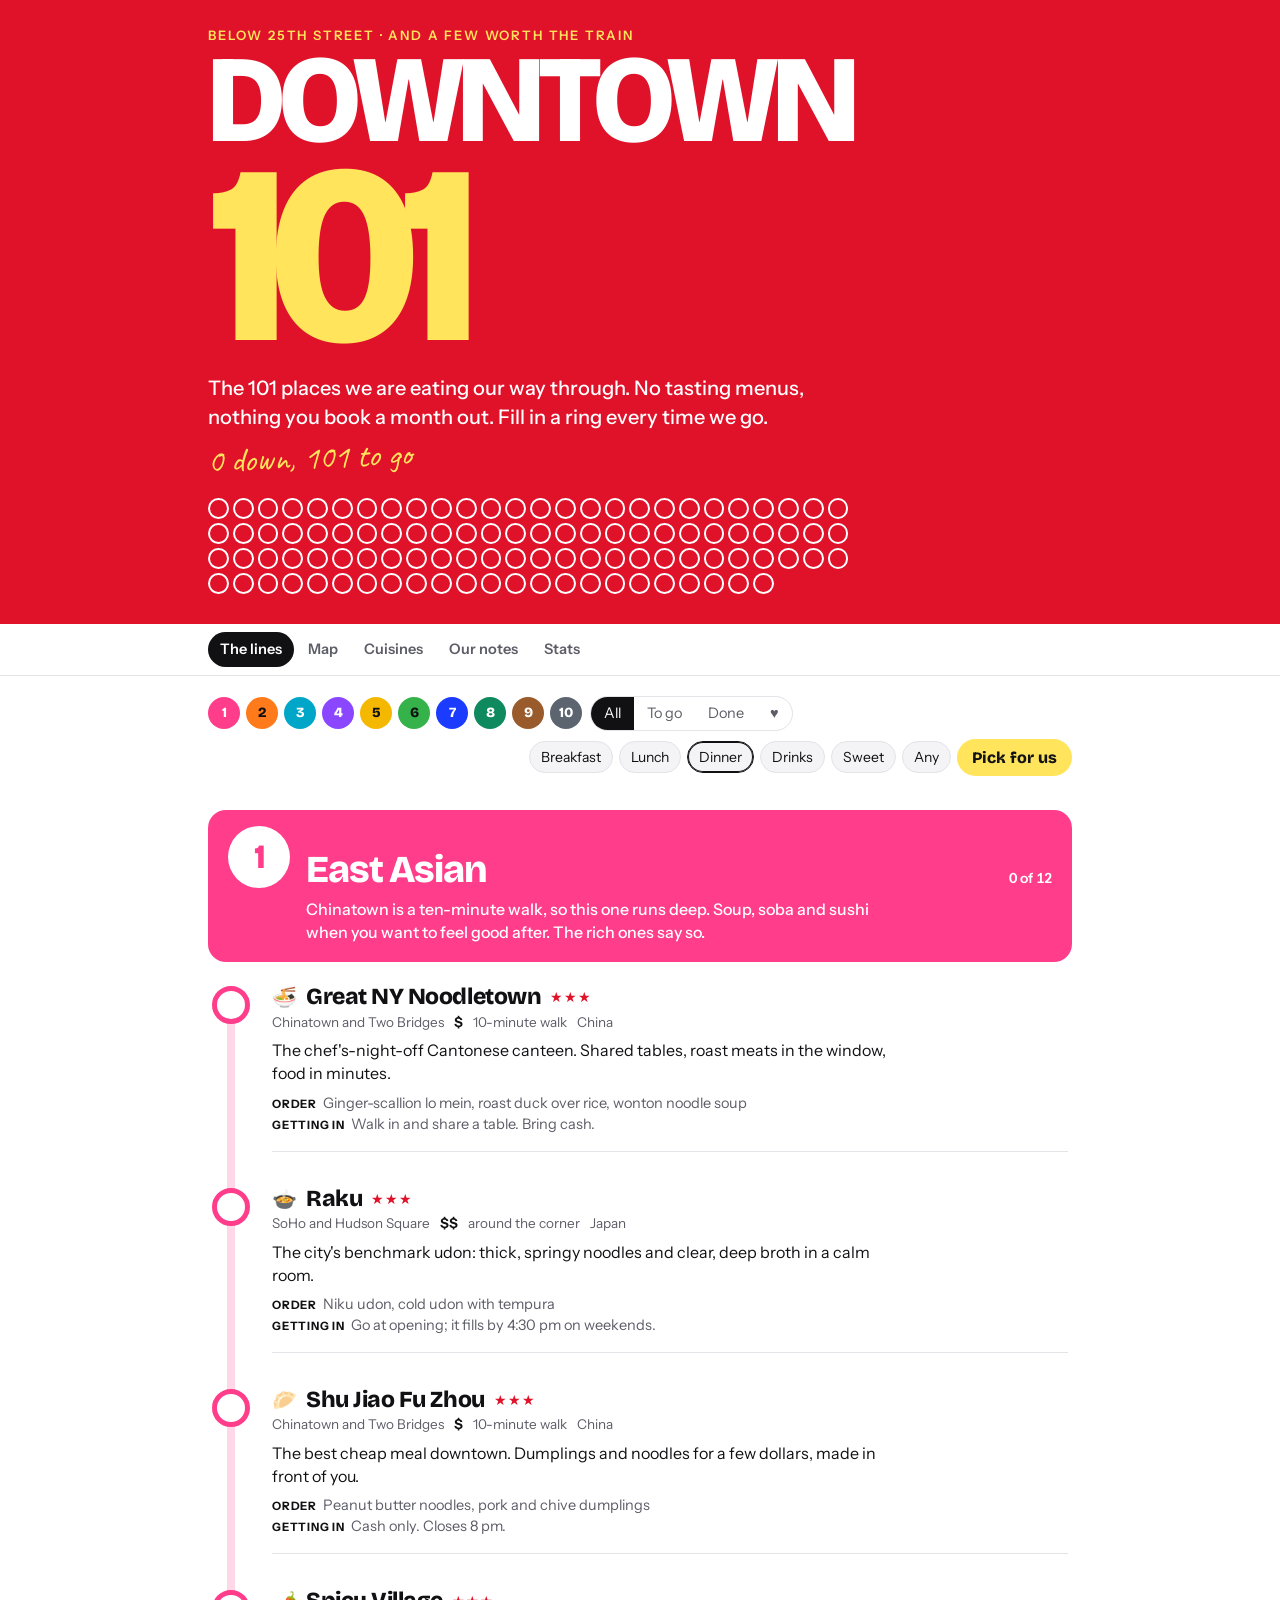
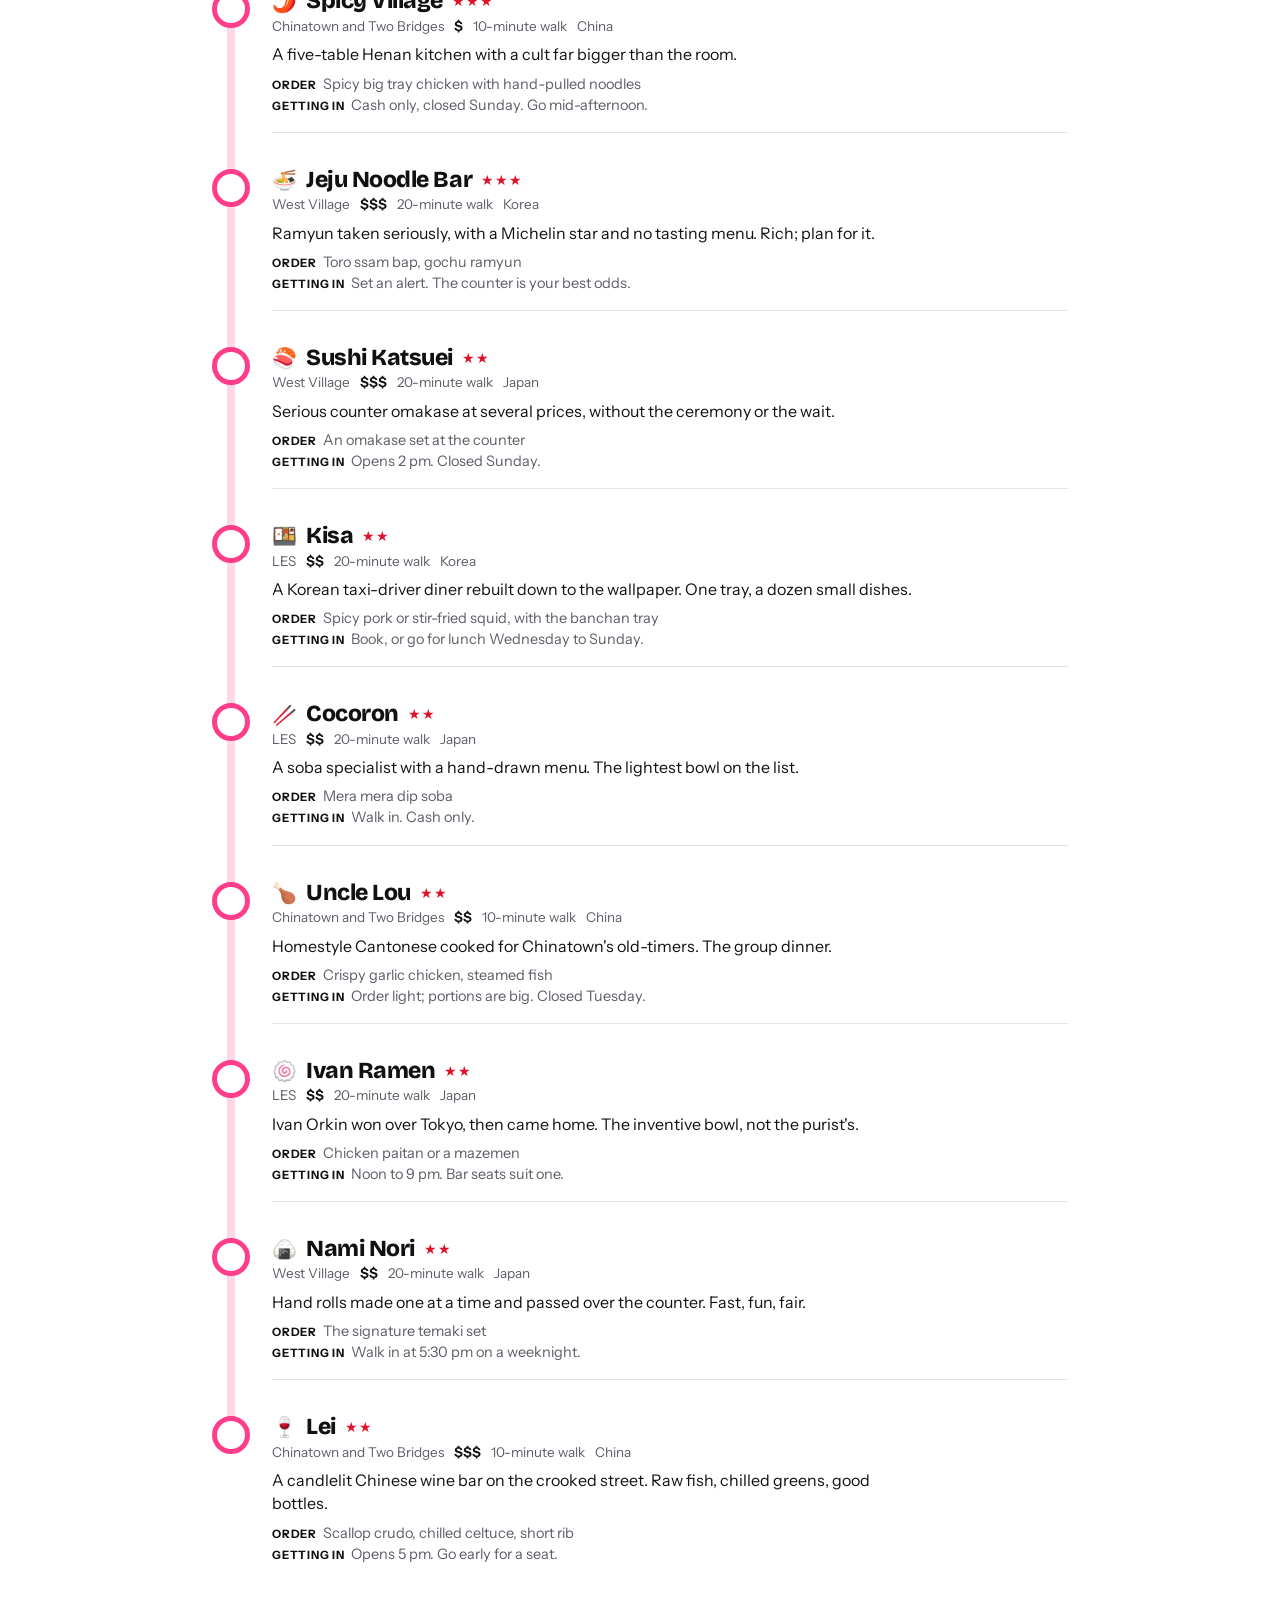
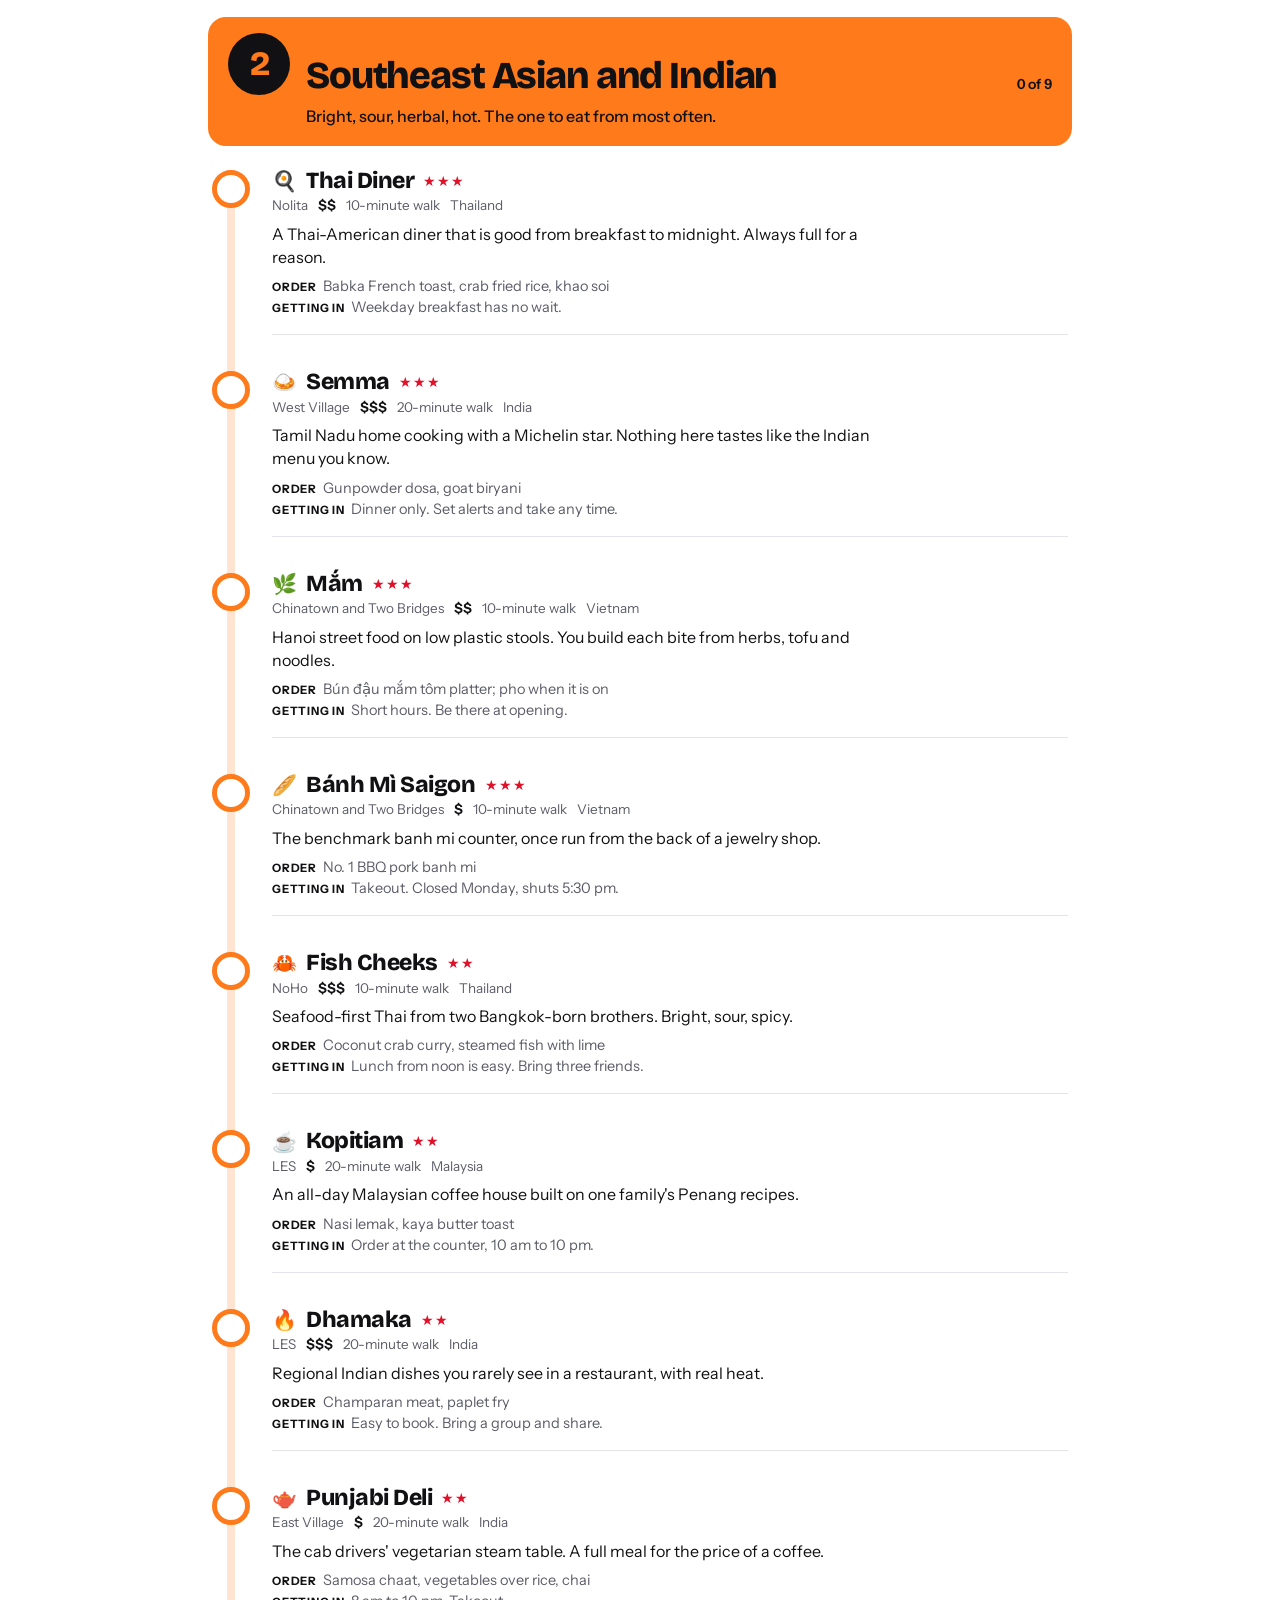
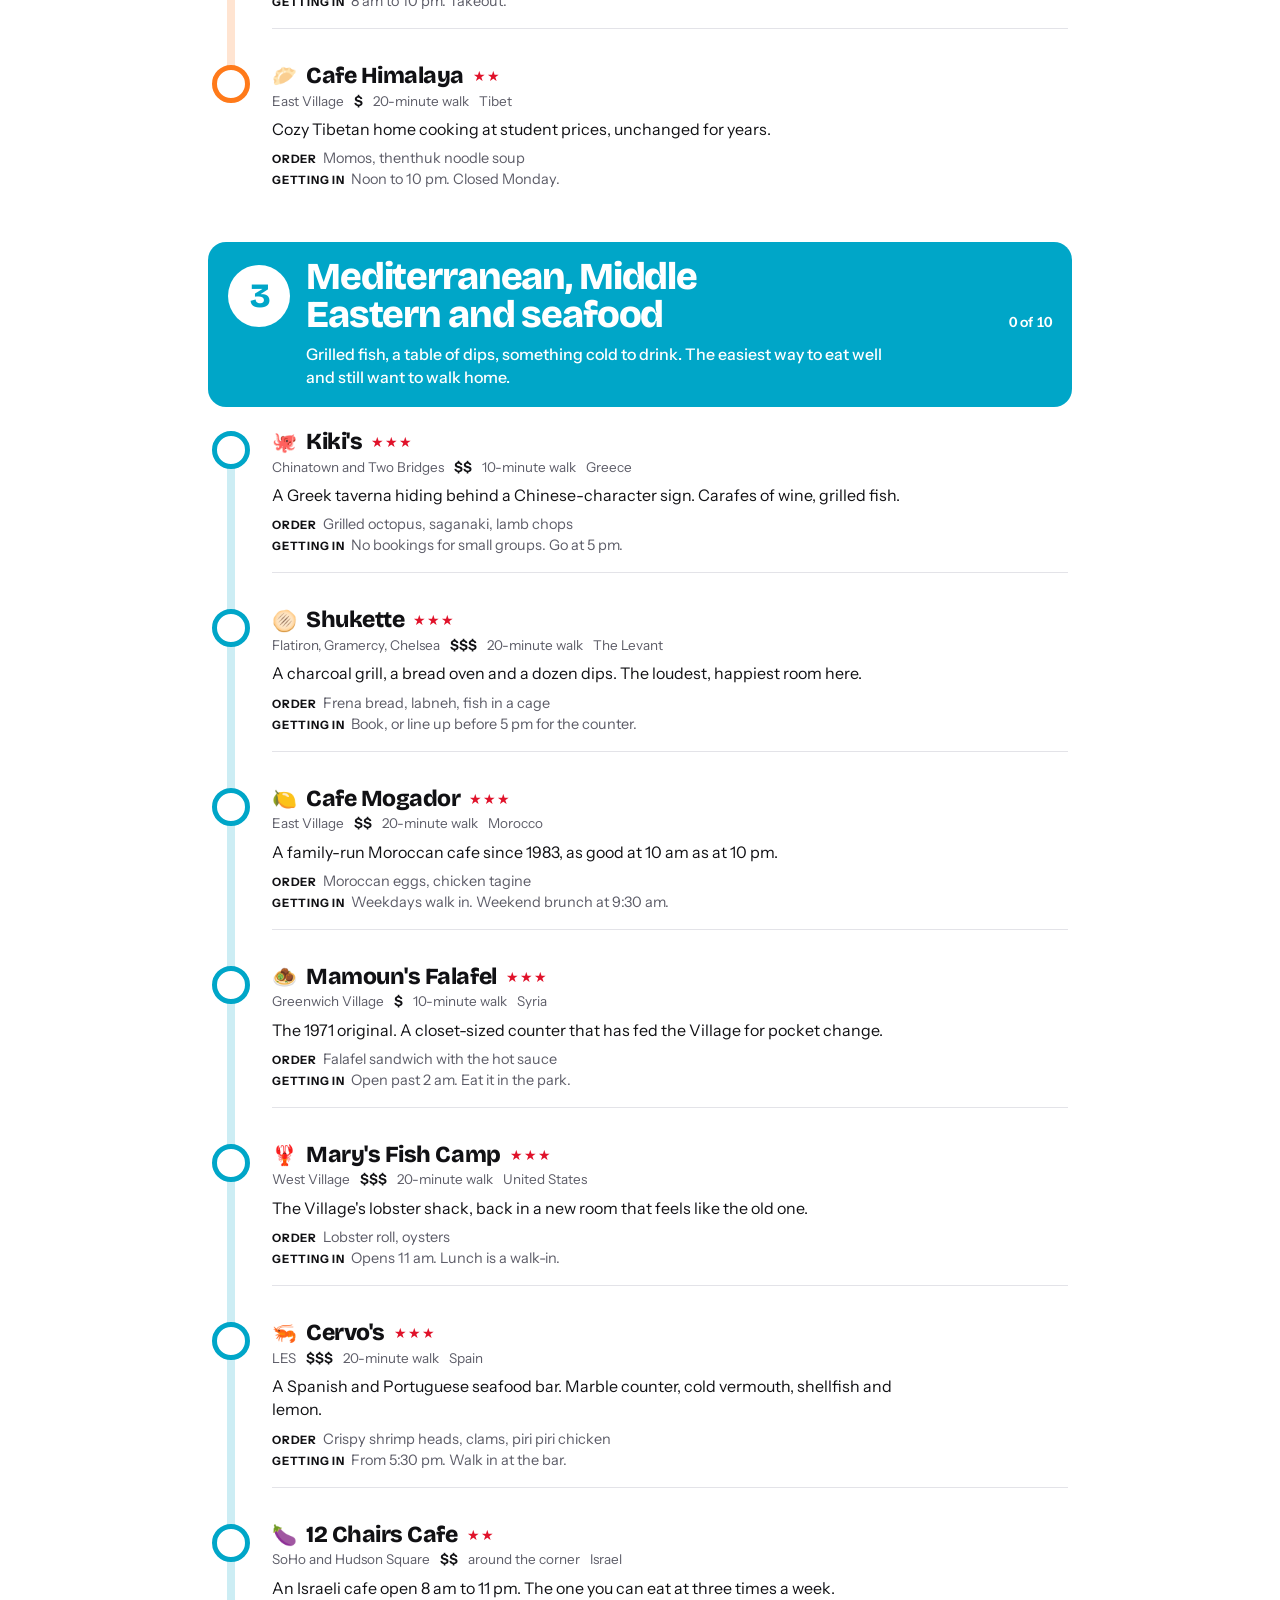
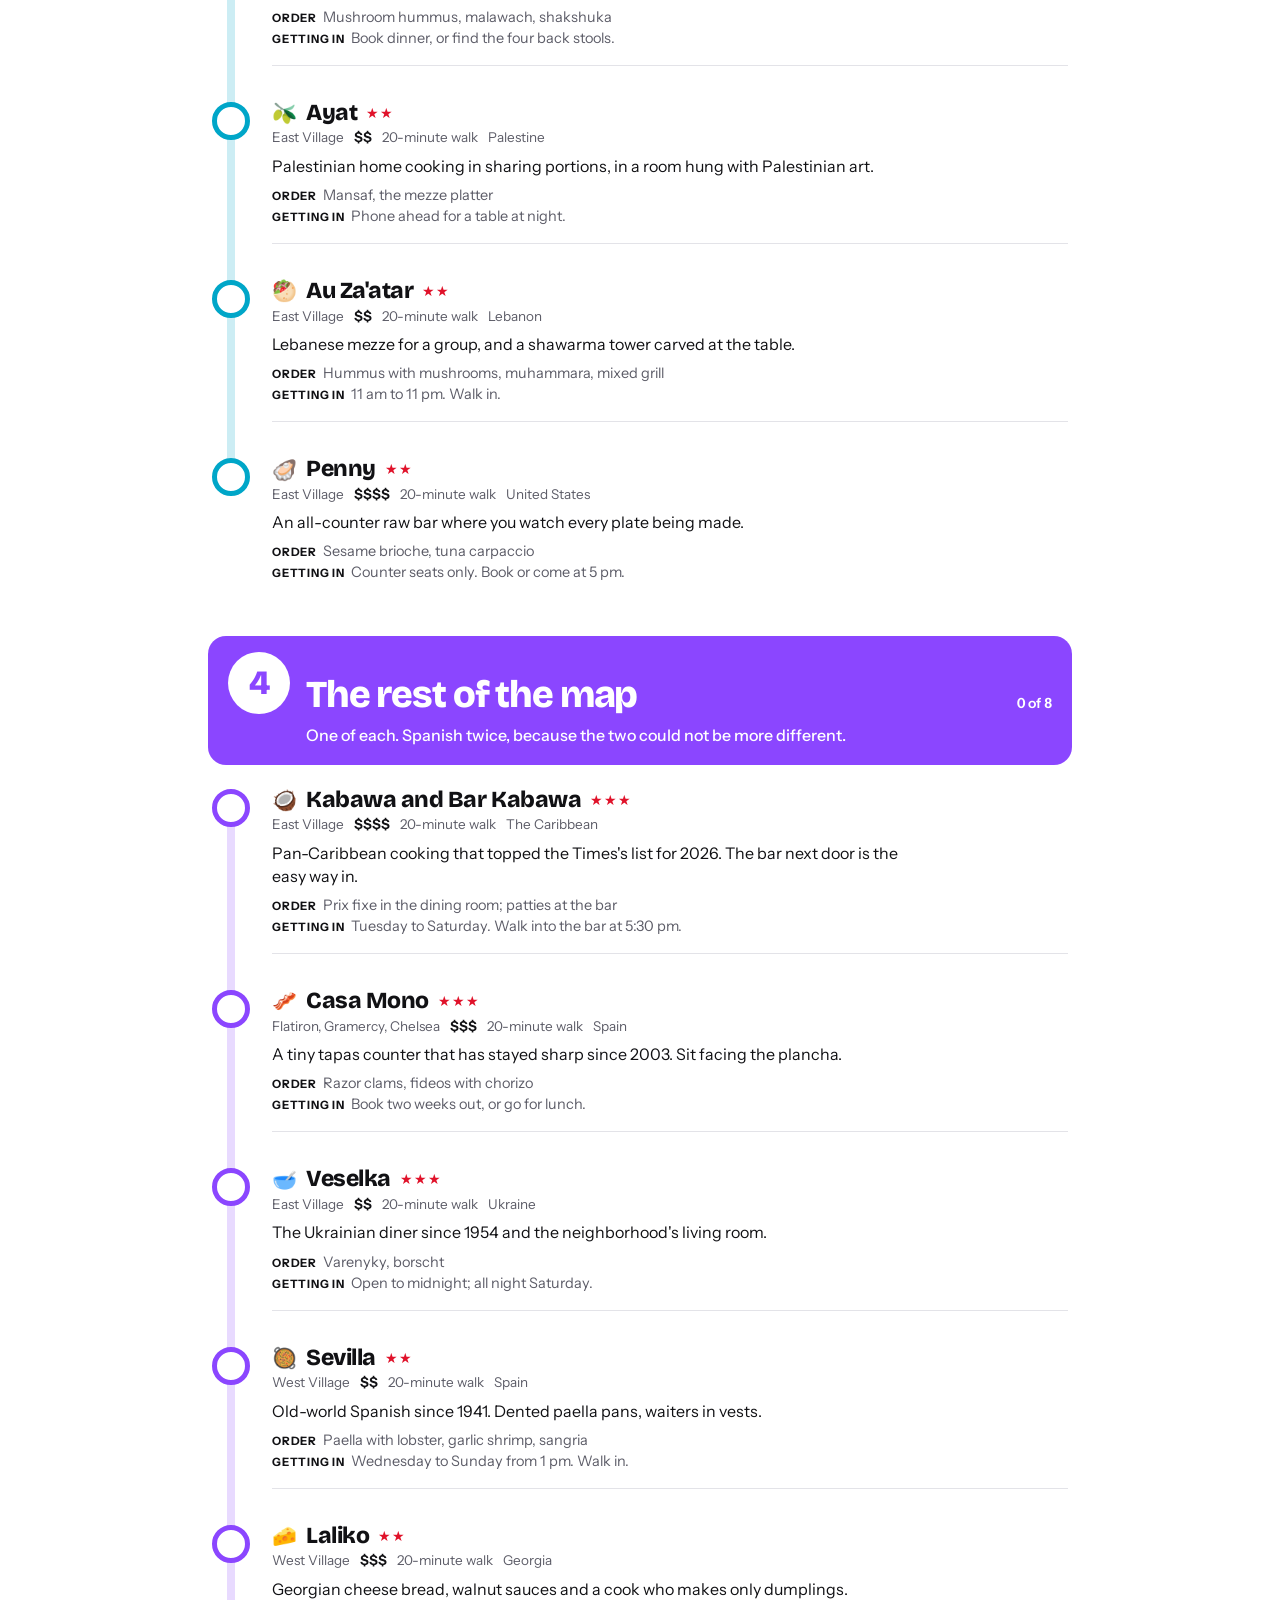
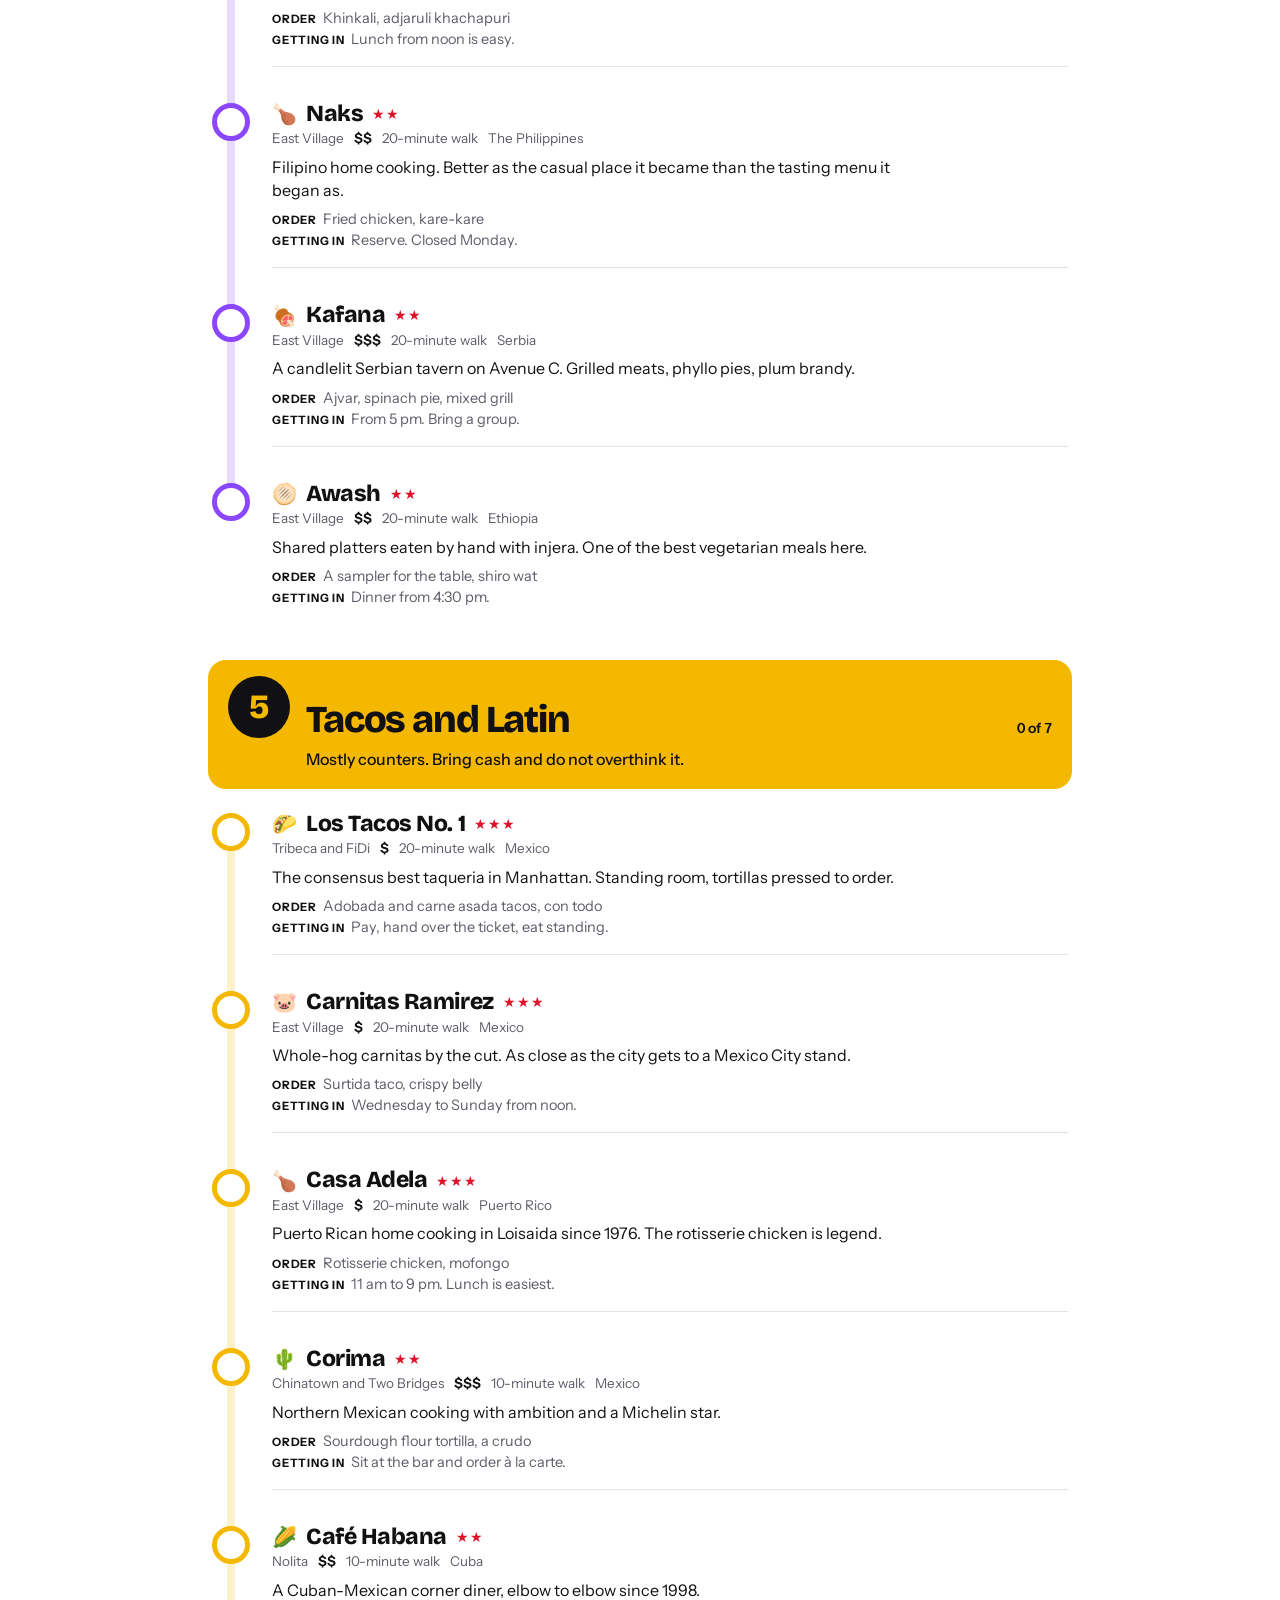
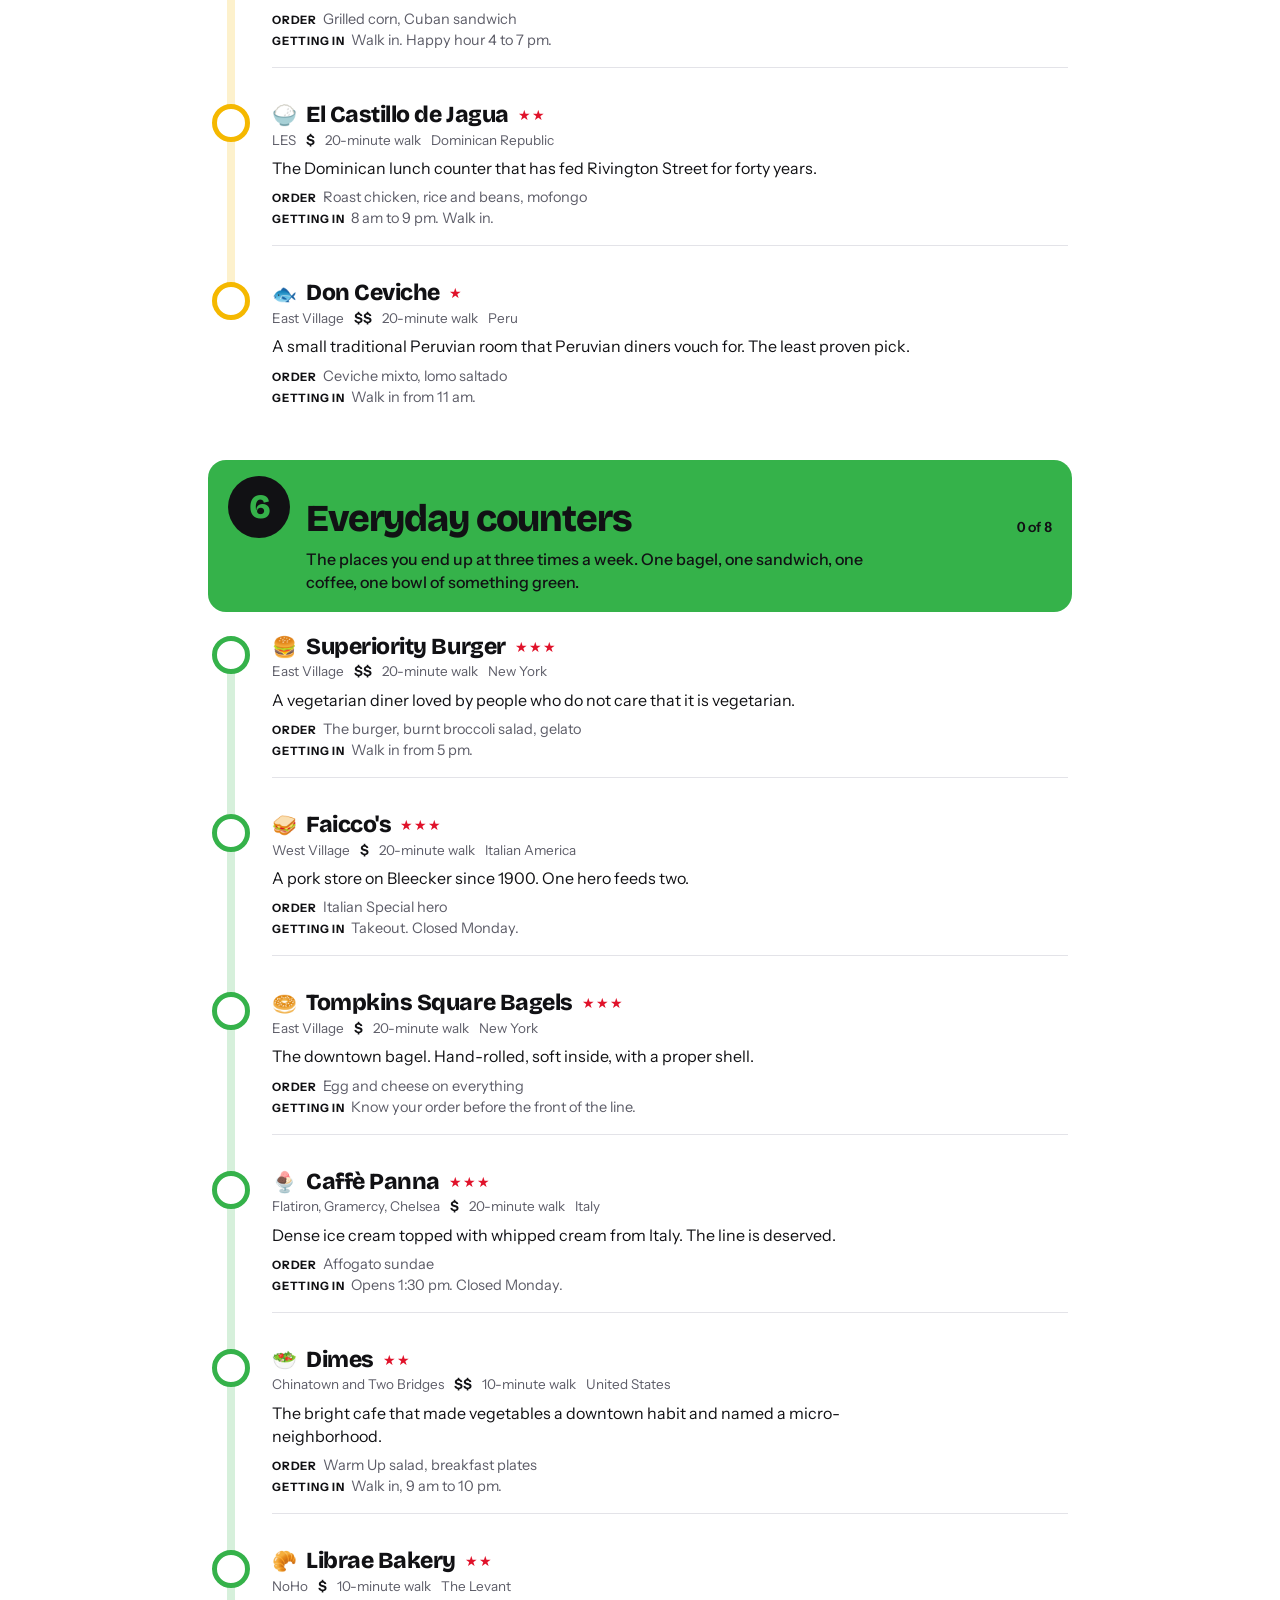
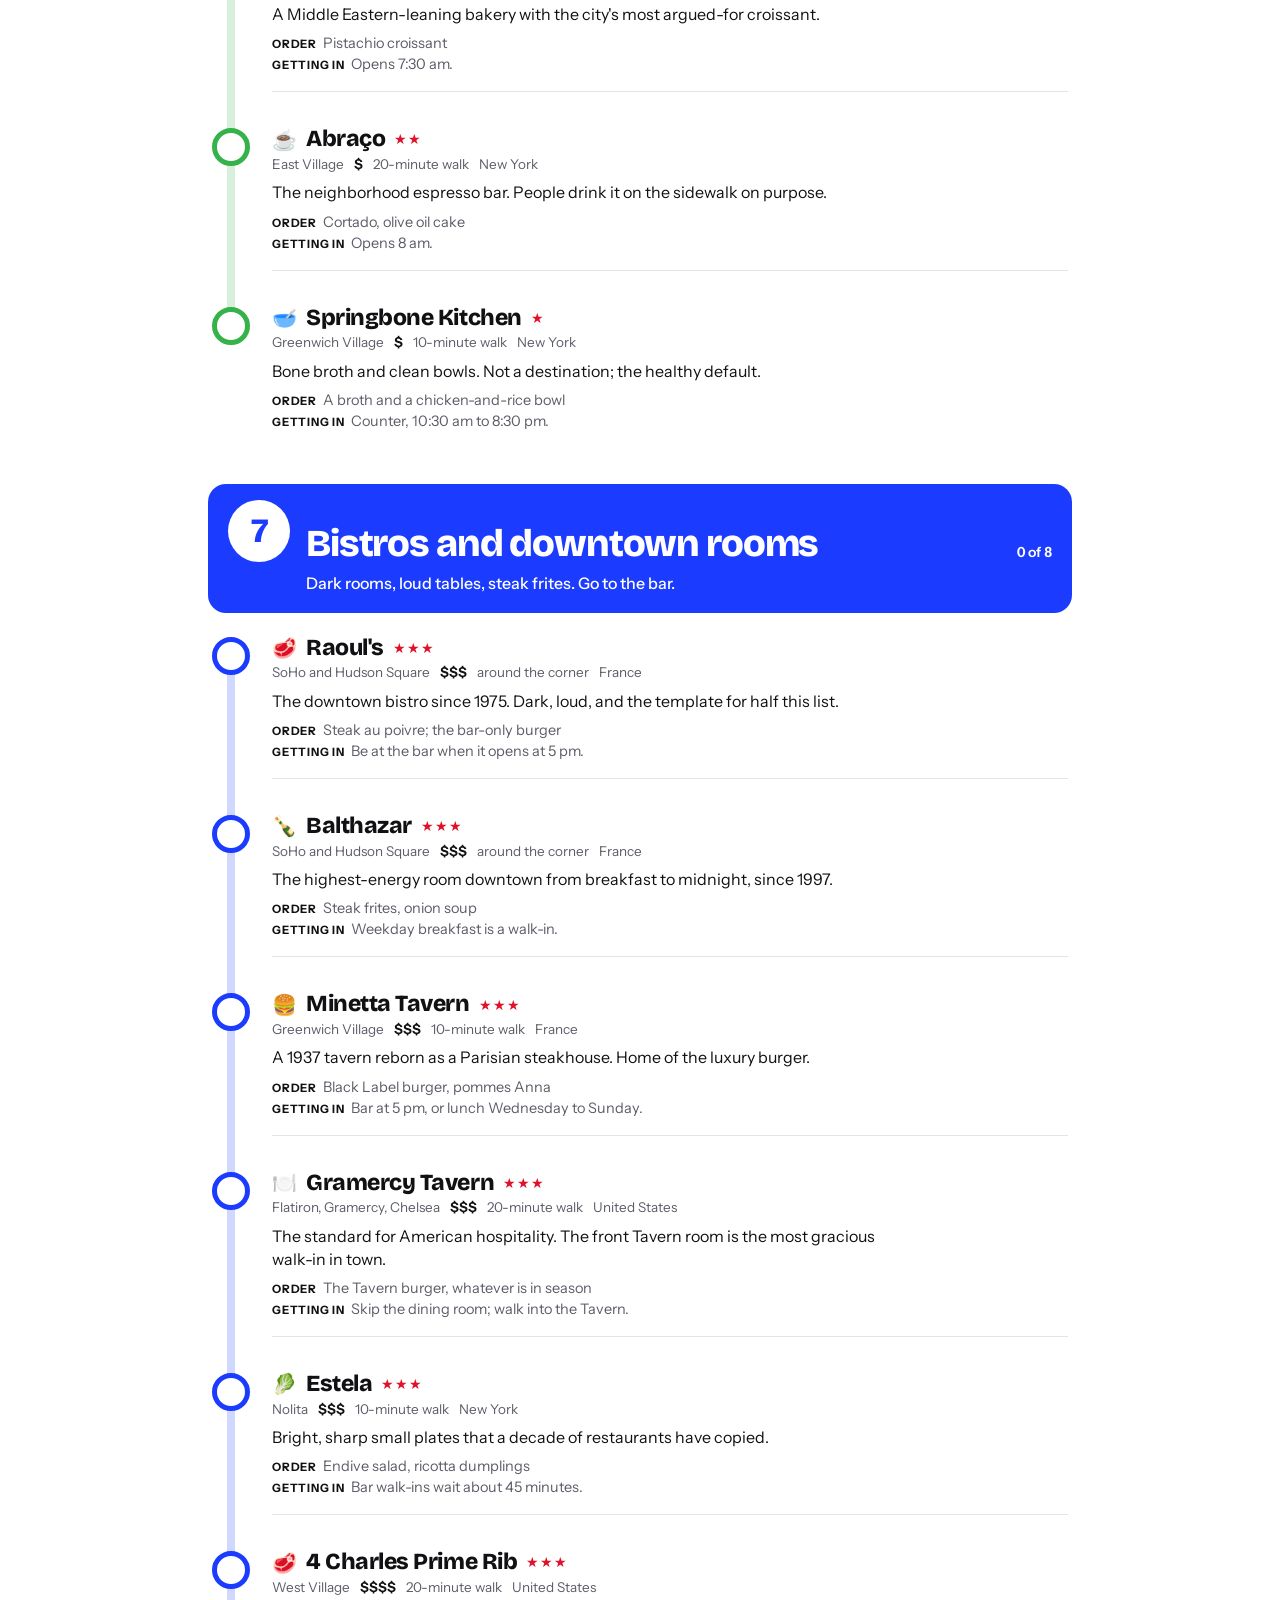
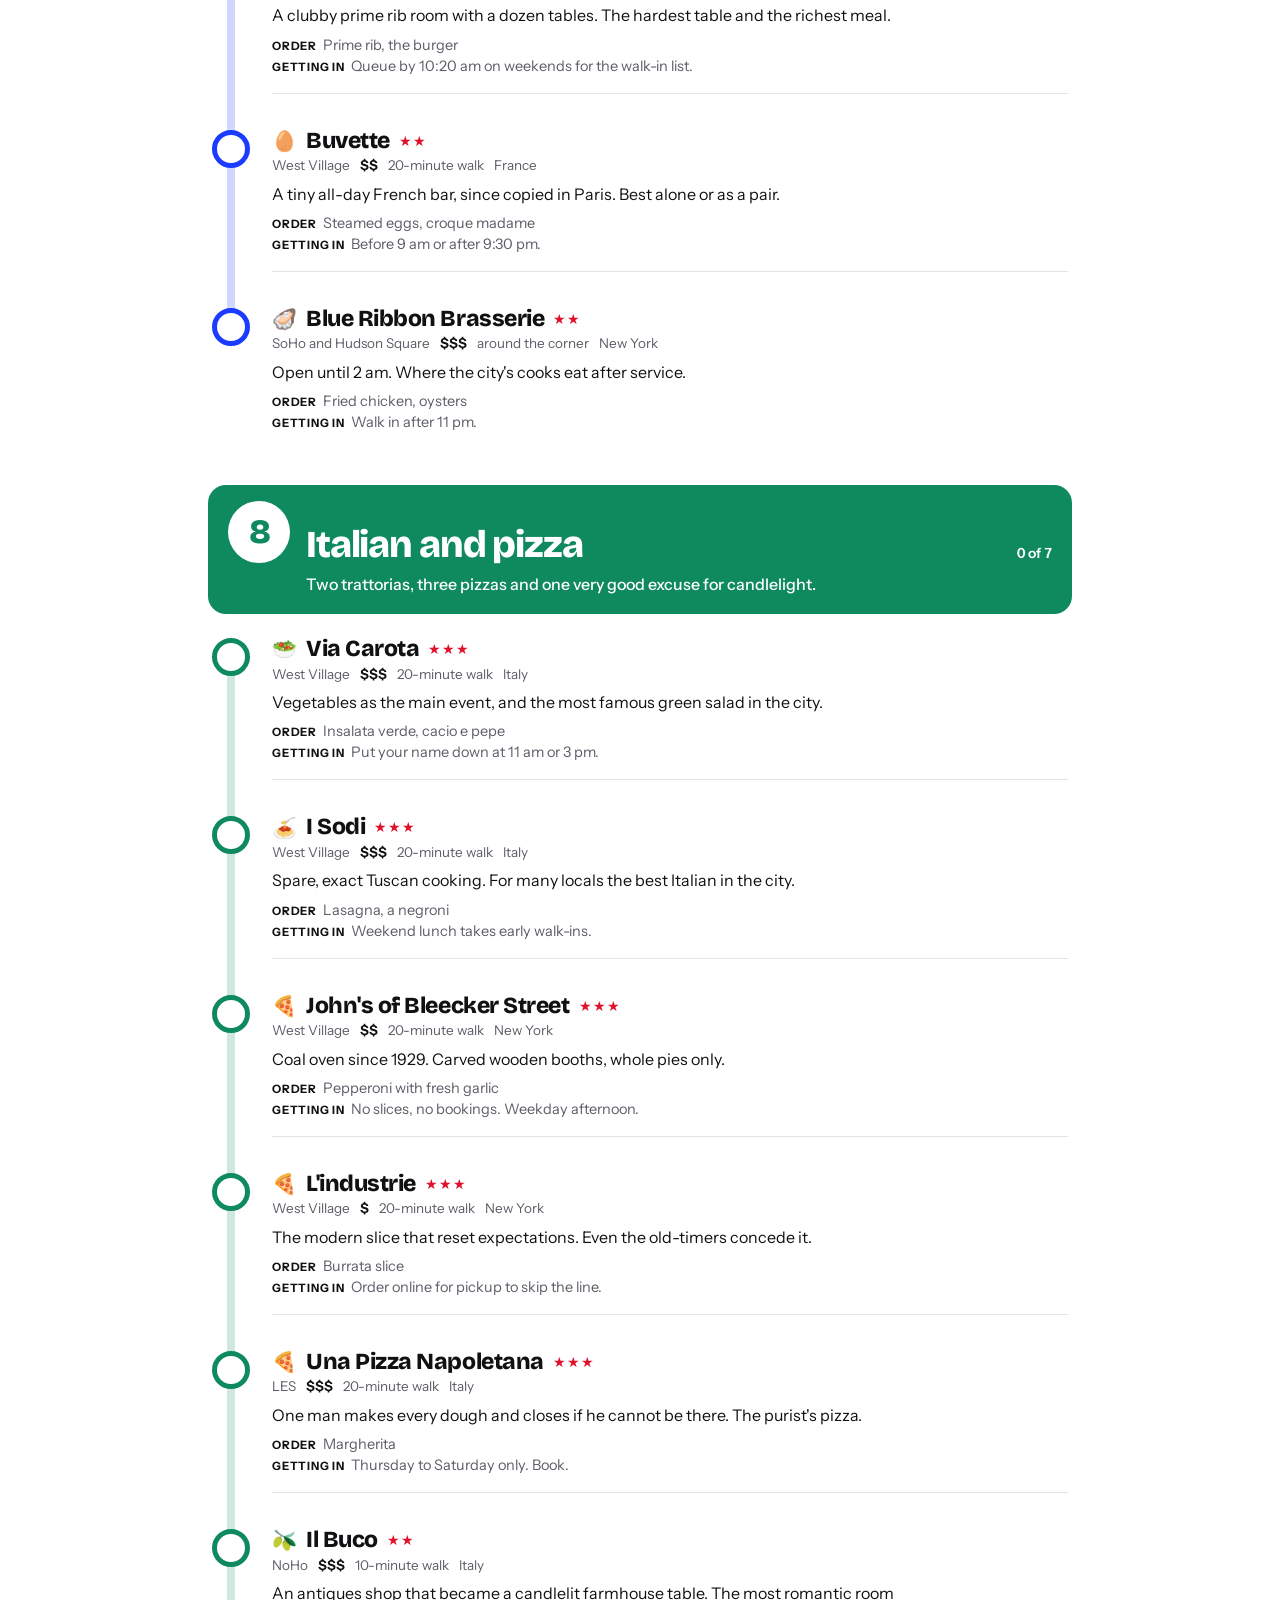
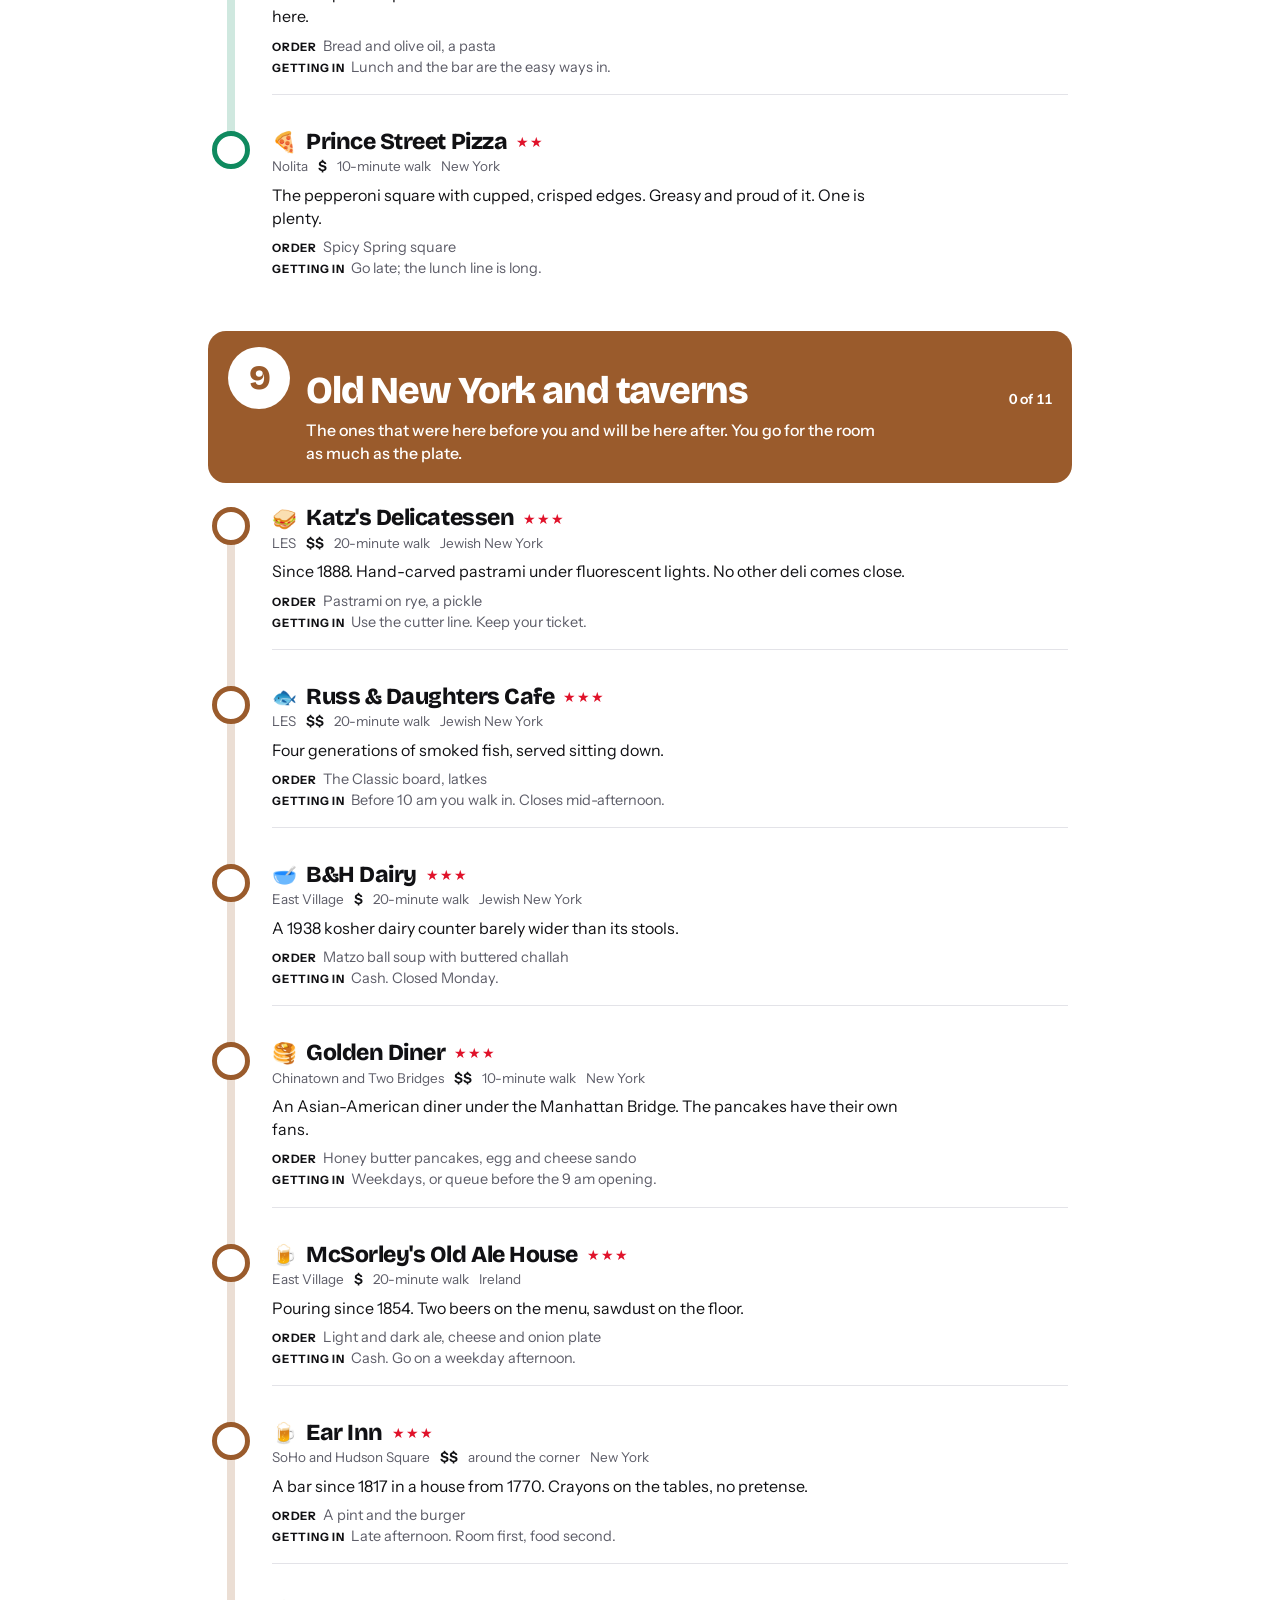
==== commit c35d612a: "downtown-101: sync with the downtown-101 repo Co-Authored-By: Claude Fable 5.2 <noreply@anthropic.co" ====
--- a/downtown-101/index.html
+++ b/downtown-101/index.html
@@ -206,6 +206,23 @@
 .big b{font-family:var(--display);font-weight:800}
 footer{background:#111114}
 footer h4{color:var(--butter)}
+
+/* ---- tracks ---- */
+.ln > header .no{display:grid;place-items:center;width:62px;height:62px;border-radius:50%;background:var(--t);color:var(--c);font-size:34px;line-height:1;opacity:1;letter-spacing:-.04em;align-self:center}
+.ln .ct.full{background:var(--t);color:var(--c);border-radius:999px;padding:3px 10px;text-transform:uppercase;letter-spacing:.06em;font-size:12px}
+.track{margin-top:6px}
+.st{border-bottom:0;padding:16px 4px 18px}
+.st::after{content:"";position:absolute;left:19px;top:46px;bottom:-26px;width:8px;border-radius:4px;background:var(--c);opacity:.2}
+.st.done:has(+ .st.done)::after{opacity:1}
+.st:last-child::after,.track.plain .st::after{display:none}
+.track.plain .st{border-bottom:1px solid var(--line)}
+.track.plain .st:last-child{border-bottom:0}
+.ring{position:relative;z-index:1;background:var(--paper)}
+.st.done .ring{background:var(--c)}
+.st > div{border-bottom:1px solid var(--line);padding-bottom:16px}
+.st:last-child > div,.track.plain .st > div{border-bottom:0;padding-bottom:0}
+.st.hit{box-shadow:none;background:none}
+.st.hit > div{background:var(--card);box-shadow:0 0 0 8px var(--card);border-radius:6px}
 </style>
 </head>
 <body>
@@ -401,7 +418,7 @@
   SECS.forEach((s,k)=>{
     const g=P.map((p,i)=>i).filter(i=>P[i][1]===k&&shows(i));if(!g.length)return;any=true;
     const all=P.filter(p=>p[1]===k).length,dn=P.filter((p,i)=>p[1]===k&&done[i]).length;
-    h+='<section class="ln" id="line-'+LET[k]+'" style="--c:'+COL[k]+';--t:'+TXT[k]+'"><header><span class="no">'+String(k+1).padStart(2,"0")+'</span><h2>'+esc(s)+'</h2><span class="ct">'+dn+" of "+all+'</span><p>'+esc(INTRO[k])+'</p></header><ul class="track">'+g.map(i=>station(P[i],i,false)).join("")+'</ul></section>';
+    h+='<section class="ln" id="line-'+LET[k]+'" style="--c:'+COL[k]+';--t:'+TXT[k]+'"><header><span class="no">'+(k+1)+'</span><h2>'+esc(s)+'</h2><span class="ct'+(dn===all?" full":"")+'">'+(dn===all?"Line complete":dn+" of "+all)+'</span><p>'+esc(INTRO[k])+'</p></header><ul class="track">'+g.map(i=>station(P[i],i,false)).join("")+'</ul></section>';
   });
   if(!any)h+='<div class="empty"><b>'+(view==="done"?"No stations filled in yet.":view==="fav"?"No favorites yet.":"That is all of them.")+'</b>'+(view==="done"?"Dinner tonight?":view==="fav"?"Fill in a station, then give it a heart.":"")+'</div>';
   return h;
@@ -410,8 +427,9 @@
   let svg='<svg viewBox="0 0 380 520" role="img" aria-label="Schematic map of the ten lines through fifteen neighborhoods">';
   SECS.forEach((s,k)=>{
     const hs=Object.keys(POS).filter(h=>P.some(p=>p[1]===k&&p[2]===h)).sort((a,b)=>POS[a][1]-POS[b][1]||POS[a][0]-POS[b][0]);
-    if(hs.length<2)return;const o=(k-4.5)*2.6;
-    svg+='<polyline fill="none" stroke="'+COL[k]+'" stroke-width="3.2" stroke-linejoin="round" stroke-linecap="round" points="'+hs.map(h=>(POS[h][0]+o)+","+(POS[h][1]+o*.35)).join(" ")+'"/>';
+    if(hs.length<2)return;const o=(k-4.5)*2.6,pt=h=>(POS[h][0]+o)+","+(POS[h][1]+o*.35),has=h=>P.some((p,i)=>p[1]===k&&p[2]===h&&done[i]);
+    svg+='<polyline fill="none" stroke="'+COL[k]+'" stroke-width="2.2" stroke-dasharray="1 5" stroke-linecap="round" points="'+hs.map(pt).join(" ")+'"/>';
+    for(let j=0;j<hs.length-1;j++)if(has(hs[j])&&has(hs[j+1]))svg+='<polyline fill="none" stroke="'+COL[k]+'" stroke-width="3.6" stroke-linecap="round" points="'+pt(hs[j])+" "+pt(hs[j+1])+'"/>';
   });
   Object.keys(POS).forEach(h=>{
     const ids=P.map((p,i)=>i).filter(i=>P[i][2]===h),dn=ids.filter(i=>done[i]).length,x=POS[h][0],y=POS[h][1],r=9+Math.min(ids.length,20)*.45,d=LP[h];
@@ -423,7 +441,7 @@
   });
   svg+='</svg>';
   const ids=P.map((p,i)=>i).filter(i=>P[i][2]===selHood).sort((a,b)=>P[b][4]-P[a][4]);
-  return '<div class="ph"><h2>The map</h2><p>Fifteen neighborhoods, ten colors. Not to scale; north is up. Tap a neighborhood to see who lives there.</p></div><div class="mapbox">'+svg+'</div>'+listOf(ids,HOODS[selHood]);
+  return '<div class="ph"><h2>The map</h2><p>Fifteen stops, ten lines. A dotted line is track we have not ridden; it turns solid between two neighborhoods once we have eaten on that line in both. Not to scale; north is up.</p></div><div class="mapbox">'+svg+'</div>'+listOf(ids,HOODS[selHood]);
 }
 function pgCuisines(){
   const tried=new Set(Object.keys(done).map(i=>P[i][5]));
